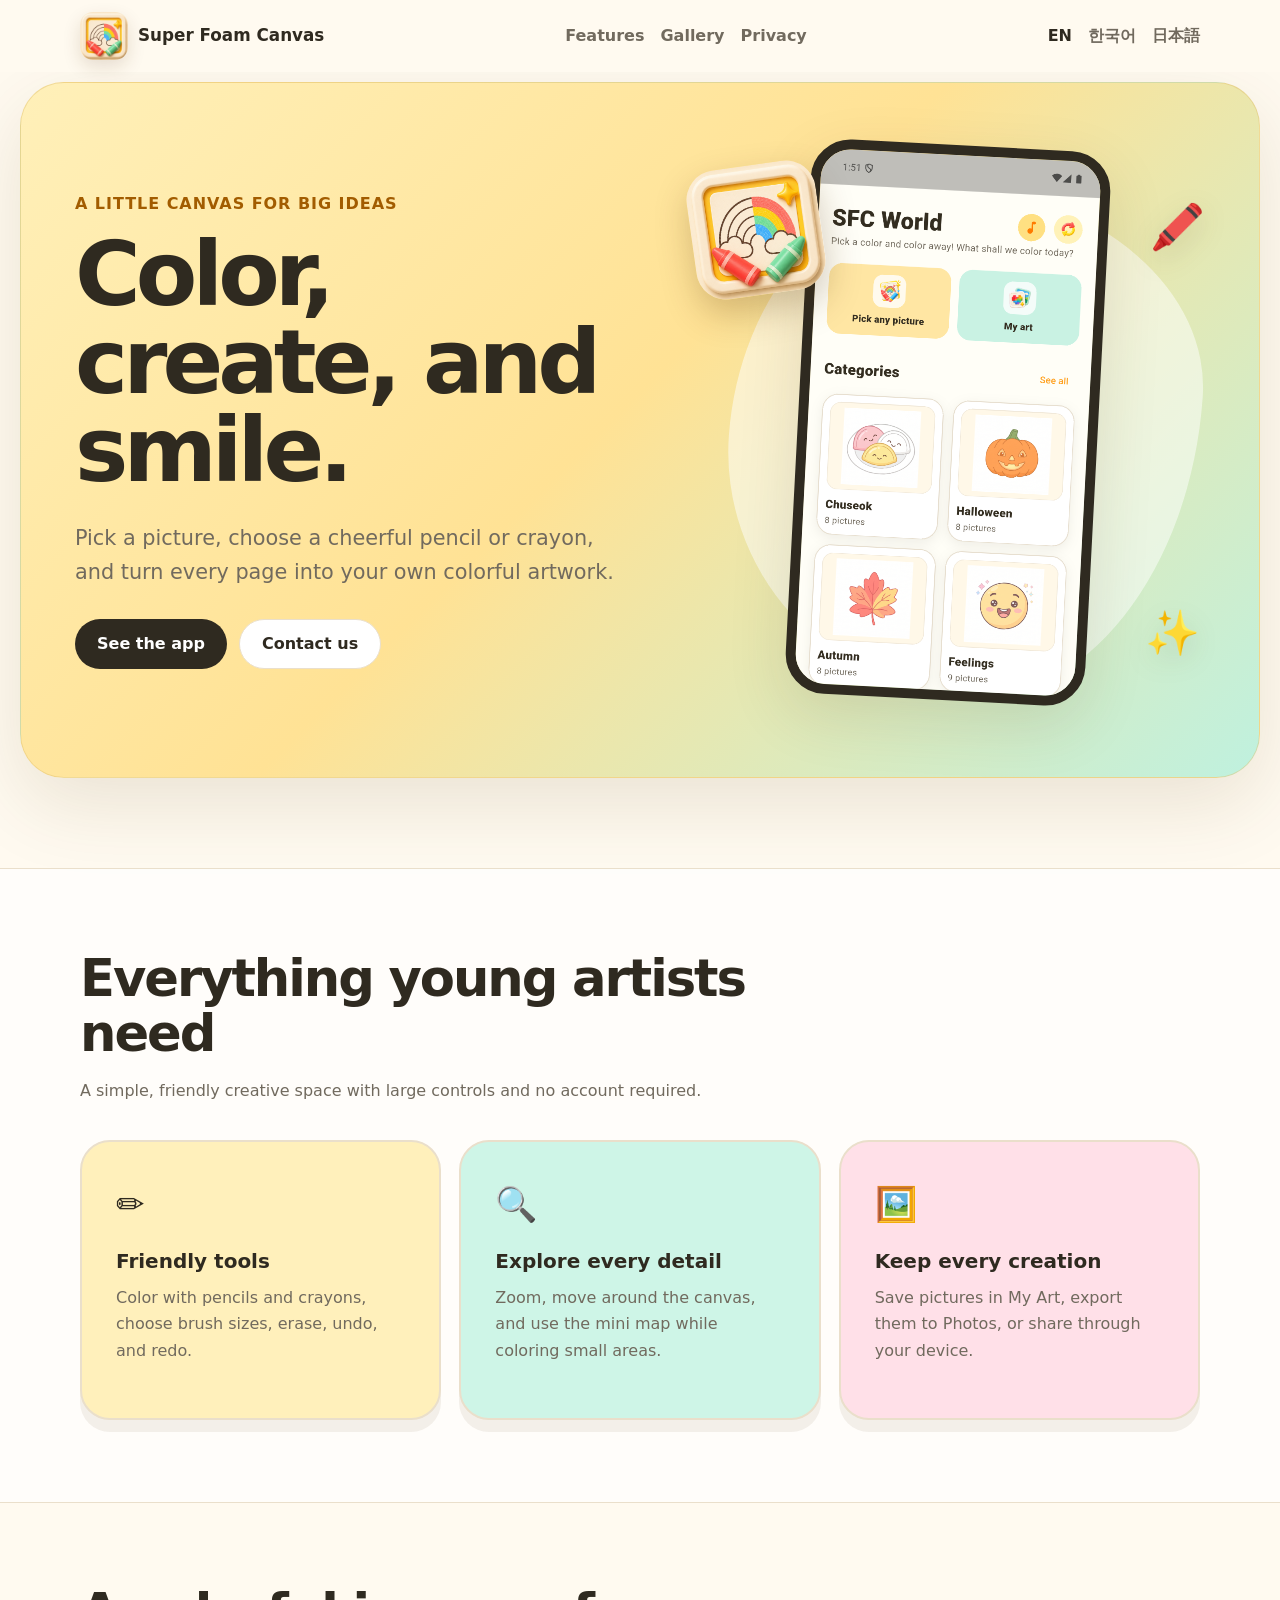
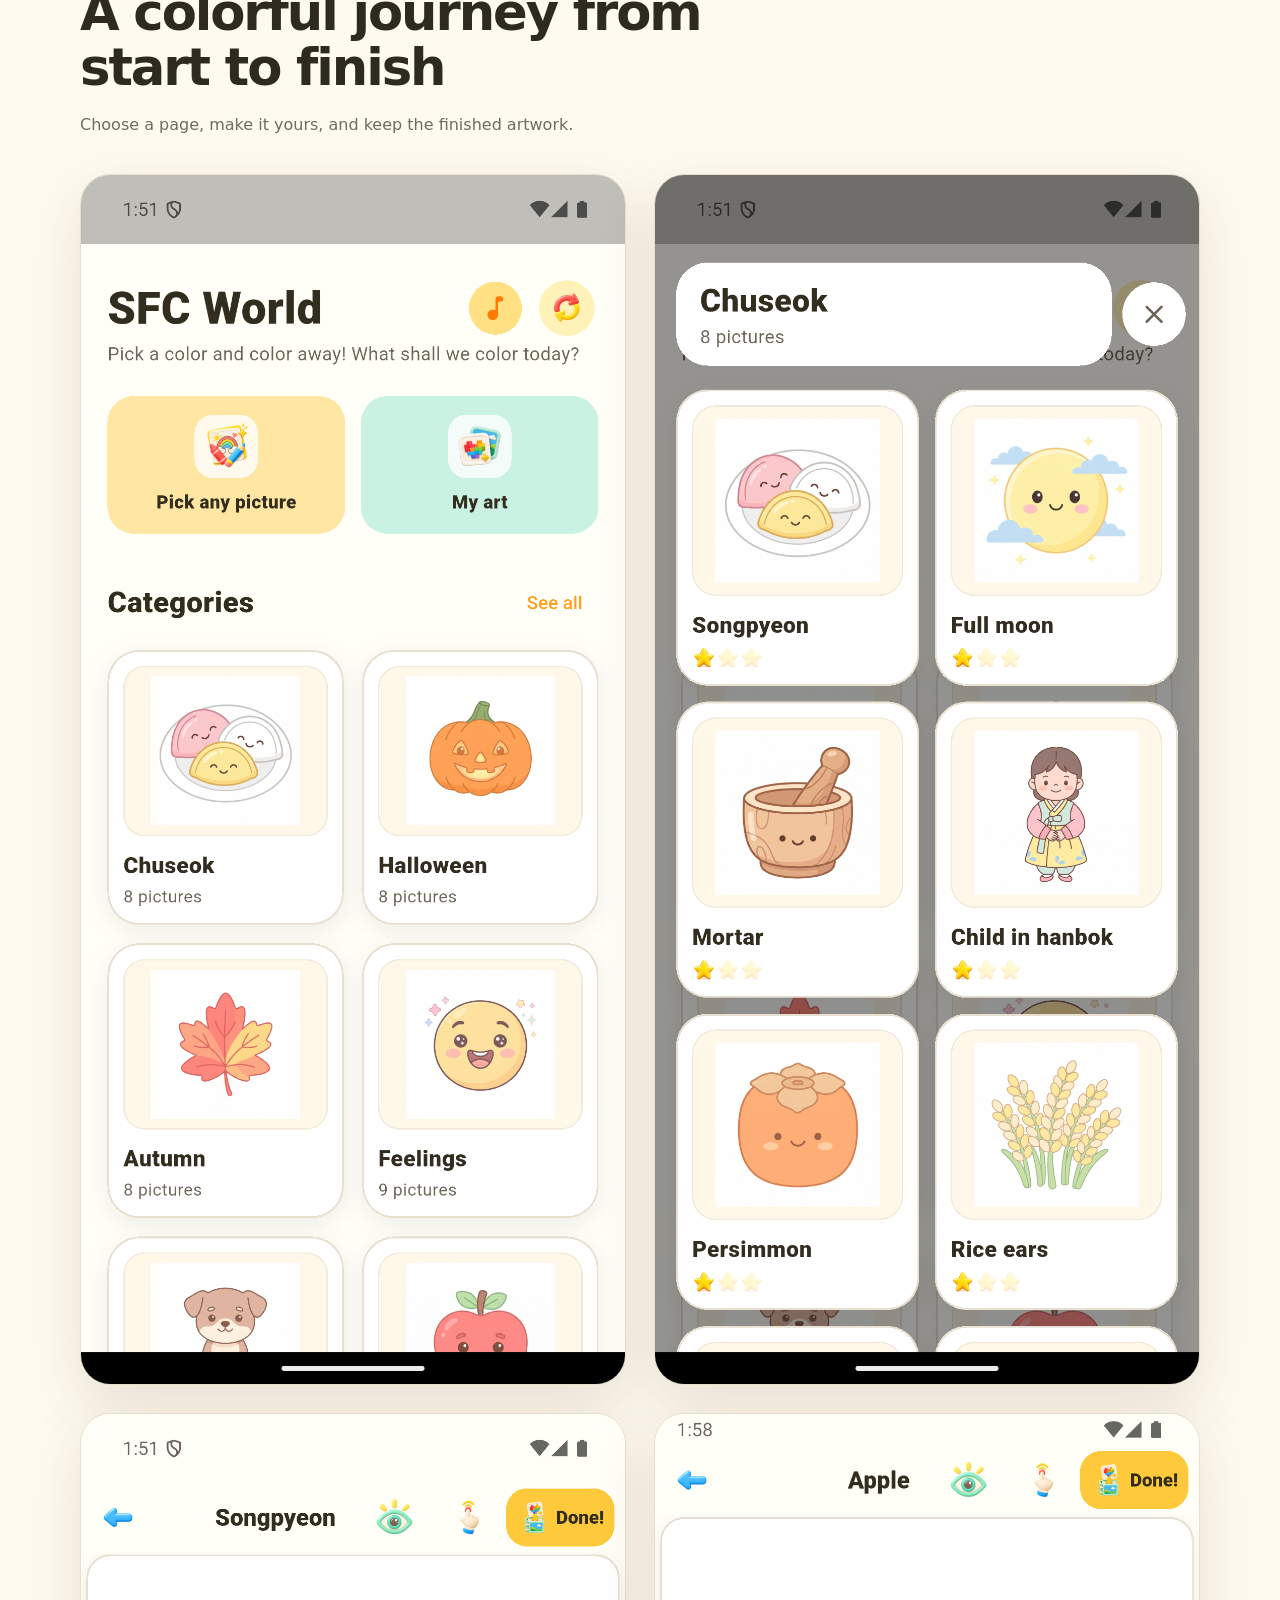
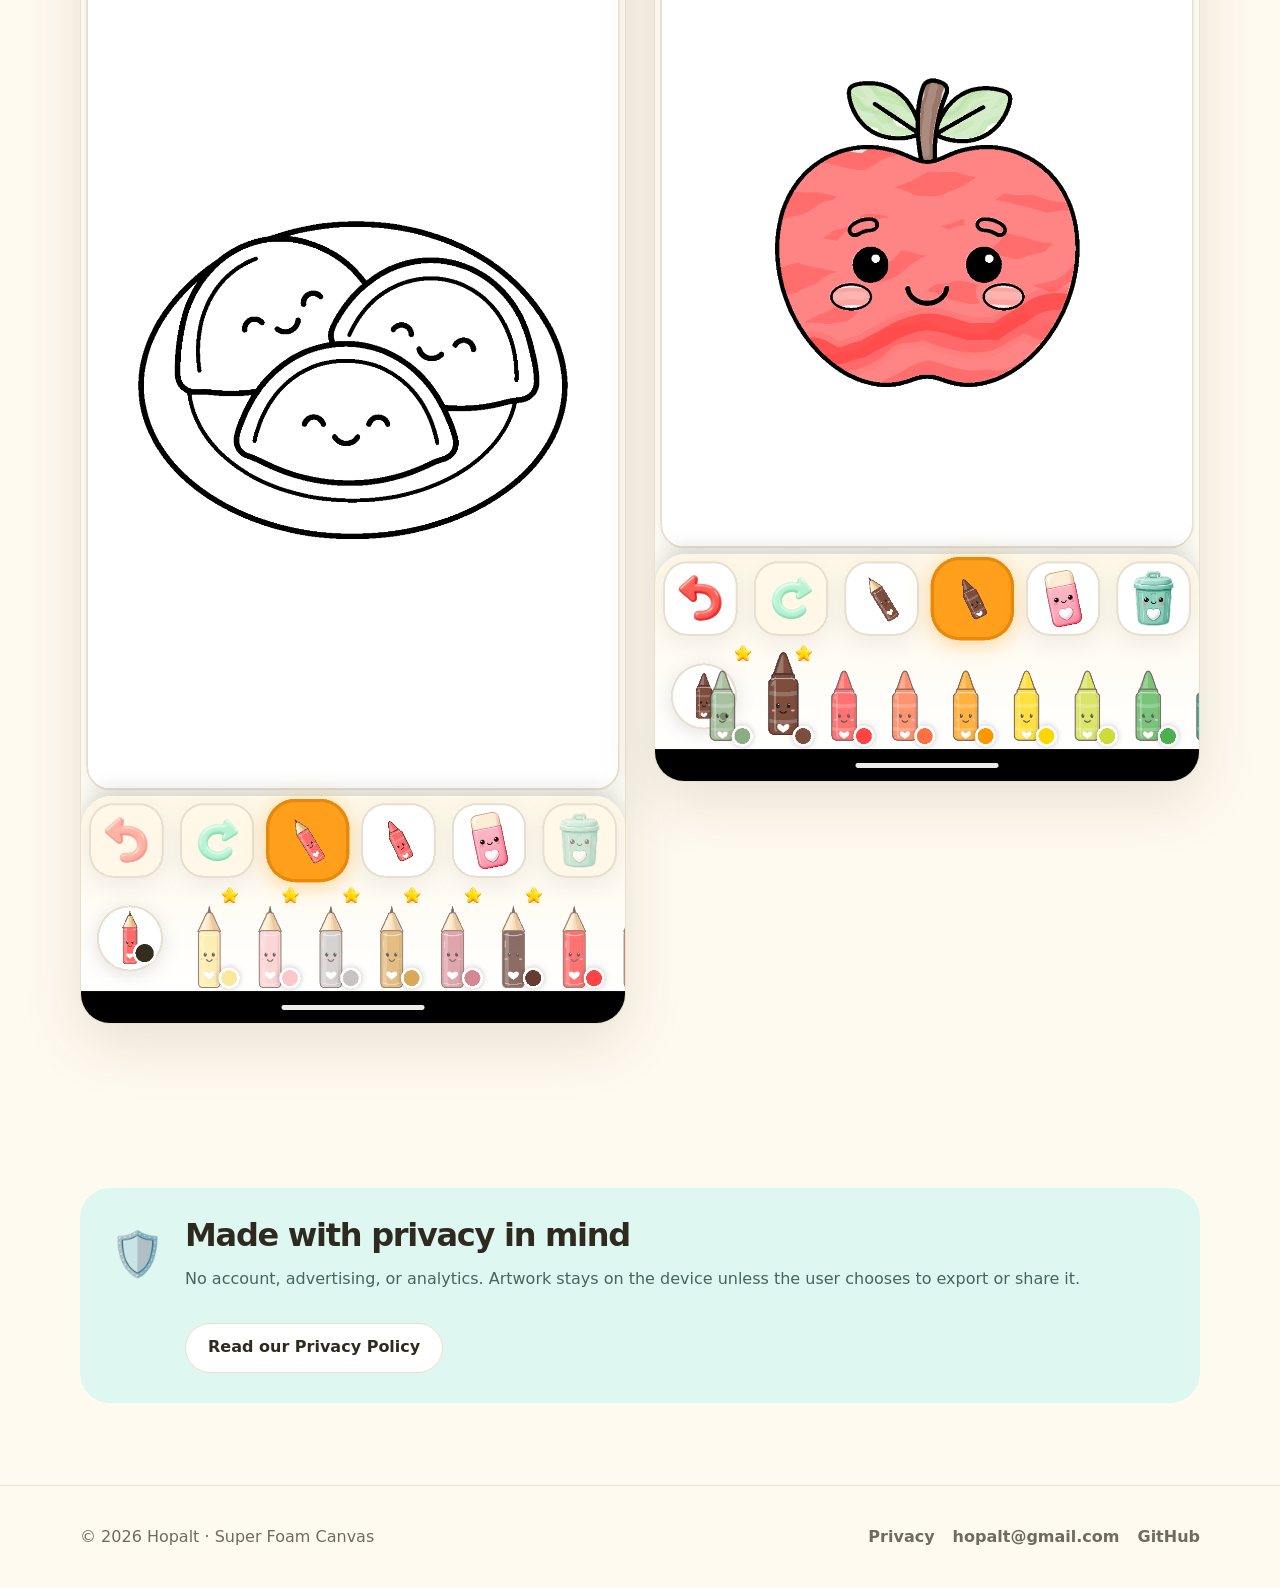
==== index.html @ a93d67e1 "다국어 홈페이지와 개인정보처리방침을 추가한다." ====
<!doctype html>
<html lang="en">
<head>
  <meta charset="utf-8"><meta name="viewport" content="width=device-width, initial-scale=1">
  <title>Super Foam Canvas — Color, create, and smile</title>
  <meta name="description" content="A cheerful coloring app for young artists with pencils, crayons, saving, and sharing.">
  <link rel="canonical" href="https://sfc.hopalt.com/"><link rel="stylesheet" href="assets/styles.css">
  <link rel="alternate" hreflang="en" href="https://sfc.hopalt.com/"><link rel="alternate" hreflang="ko" href="https://sfc.hopalt.com/ko/"><link rel="alternate" hreflang="ja" href="https://sfc.hopalt.com/ja/">
</head>
<body>
<header class="site-header"><nav class="nav wrap"><a class="brand" href="/"><img class="brand-mark" src="assets/app-icon.png" alt="">Super Foam Canvas</a><div class="nav-links"><a href="#features">Features</a><a href="#gallery">Gallery</a><a href="privacy/">Privacy</a></div><div class="languages"><a aria-current="page" href="/">EN</a><a href="ko/">한국어</a><a href="ja/">日本語</a></div></nav></header>
<main>
  <section class="hero"><div class="wrap hero-grid"><div><p class="eyebrow">A little canvas for big ideas</p><h1>Color, create, and smile.</h1><p class="lead">Pick a picture, choose a cheerful pencil or crayon, and turn every page into your own colorful artwork.</p><div class="actions"><a class="button" href="#gallery">See the app</a><a class="button secondary" href="mailto:hopalt@gmail.com">Contact us</a></div></div><div class="hero-art" aria-label="Super Foam Canvas app preview"><div class="blob"></div><img class="hero-app-icon" src="assets/app-icon.png" alt=""><span class="spark one">🖍️</span><span class="spark two">✨</span><img class="hero-phone" src="assets/en-01.webp" alt="Super Foam Canvas home screen"></div></div></section>
  <section class="section alt" id="features"><div class="wrap"><div class="section-head"><h2>Everything young artists need</h2><p>A simple, friendly creative space with large controls and no account required.</p></div><div class="cards"><article class="card"><div class="card-icon">✏️</div><h3>Friendly tools</h3><p>Color with pencils and crayons, choose brush sizes, erase, undo, and redo.</p></article><article class="card"><div class="card-icon">🔍</div><h3>Explore every detail</h3><p>Zoom, move around the canvas, and use the mini map while coloring small areas.</p></article><article class="card"><div class="card-icon">🖼️</div><h3>Keep every creation</h3><p>Save pictures in My Art, export them to Photos, or share through your device.</p></article></div></div></section>
  <section class="section" id="gallery"><div class="wrap"><div class="section-head"><h2>A colorful journey from start to finish</h2><p>Choose a page, make it yours, and keep the finished artwork.</p></div><div class="gallery"><img src="assets/en-01.webp" alt="Home screen"><img src="assets/en-02.webp" alt="Coloring page collection"><img src="assets/en-03.webp" alt="Coloring canvas"><img src="assets/en-04.webp" alt="Completed artwork"></div></div></section>
  <section class="section"><div class="wrap"><div class="safe-note"><div class="big">🛡️</div><div><h2>Made with privacy in mind</h2><p>No account, advertising, or analytics. Artwork stays on the device unless the user chooses to export or share it.</p><div class="actions"><a class="button secondary" href="privacy/">Read our Privacy Policy</a></div></div></div></div></section>
</main>
<footer class="footer"><div class="wrap footer-row"><span>© 2026 Hopalt · Super Foam Canvas</span><div class="footer-links"><a href="privacy/">Privacy</a><a href="mailto:hopalt@gmail.com">hopalt@gmail.com</a><a href="https://github.com/hopalt/superfoamcanvas">GitHub</a></div></div></footer>
</body></html>
---- assets/styles.css ----
:root {
  --ink: #2f2a20;
  --muted: #716a5e;
  --cream: #fffaf0;
  --paper: #ffffff;
  --yellow: #ffc928;
  --orange: #ff914d;
  --mint: #85d9c8;
  --pink: #ff9fbd;
  --line: #eadfcb;
  --shadow: 0 20px 60px rgba(74, 55, 25, 0.13);
}

* { box-sizing: border-box; }
html { scroll-behavior: smooth; }
body {
  margin: 0;
  color: var(--ink);
  background: var(--cream);
  font-family: Inter, ui-rounded, "SF Pro Rounded", "Noto Sans", "Noto Sans KR", "Noto Sans JP", system-ui, sans-serif;
  line-height: 1.65;
}
a { color: inherit; }
img { display: block; max-width: 100%; }
.wrap { width: min(1120px, calc(100% - 40px)); margin: 0 auto; }
.site-header { position: relative; z-index: 10; background: var(--cream); }
.nav { min-height: 72px; display: flex; align-items: center; justify-content: space-between; gap: 24px; }
.brand { display: inline-flex; align-items: center; gap: 10px; text-decoration: none; font-size: 1.05rem; font-weight: 900; }
.brand-mark { display: block; width: 48px; height: 48px; border-radius: 13px; box-shadow: 0 7px 18px rgba(85,53,12,.14); }
.nav-links, .languages { display: flex; align-items: center; gap: 16px; }
.nav-links a, .languages a { color: var(--muted); text-decoration: none; font-weight: 750; }
.nav-links a:hover, .languages a:hover, .languages a[aria-current="page"] { color: var(--ink); }
.hero {
  width: min(1240px, calc(100% - 40px));
  margin: 10px auto 90px;
  padding: 0;
  overflow: hidden;
  border: 1px solid rgba(225,191,110,.45);
  border-radius: 44px;
  background: linear-gradient(135deg,#fff0b9 0%,#ffe295 48%,#bff1df 100%);
  box-shadow: 0 26px 80px rgba(80,57,12,.12);
}
.hero-grid { width: 100%; display: grid; grid-template-columns: 1.04fr .96fr; align-items: center; gap: 60px; padding: 62px 54px; }
.eyebrow { margin: 0 0 14px; color: #a25c00; font-weight: 900; letter-spacing: .06em; text-transform: uppercase; }
h1 { margin: 0; max-width: 760px; font-size: clamp(3rem, 7vw, 6rem); line-height: .98; letter-spacing: -.055em; }
.lead { max-width: 640px; margin: 26px 0 0; color: var(--muted); font-size: clamp(1.08rem, 2vw, 1.3rem); }
.actions { display: flex; flex-wrap: wrap; gap: 12px; margin-top: 30px; }
.button { display: inline-flex; align-items: center; justify-content: center; min-height: 50px; padding: 0 22px; border-radius: 999px; background: var(--ink); color: #fff; text-decoration: none; font-weight: 900; }
.button.secondary { border: 1px solid var(--line); background: var(--paper); color: var(--ink); }
.hero-art { position: relative; min-height: 570px; }
.blob { position: absolute; inset: 42px 6px 18px 38px; border-radius: 45% 55% 46% 54% / 52% 38% 62% 48%; background: rgba(255,255,255,.5); transform: rotate(4deg); }
.hero-phone {
  position: absolute;
  left: 50%;
  top: 0;
  width: min(300px, 70%);
  height: 555px;
  object-fit: cover;
  object-position: top center;
  border: 10px solid var(--ink);
  border-radius: 40px;
  box-shadow: var(--shadow);
  transform: translateX(-50%) rotate(3deg);
}
.hero-app-icon { position: absolute; z-index: 3; left: 0; top: 20px; width: 130px; height: 130px; border-radius: 30px; box-shadow: 0 15px 34px rgba(85,53,12,.25); transform: rotate(-8deg); }
.spark { position: absolute; z-index: 3; font-size: 44px; filter: drop-shadow(0 9px 14px rgba(60, 44, 20, .15)); }
.spark.one { right: 0; top: 8%; }.spark.two { right: 1%; bottom: 8%; }
.section { padding: 82px 0; }
.section.alt { background: rgba(255,255,255,.68); border-block: 1px solid var(--line); }
.section-head { max-width: 700px; margin-bottom: 36px; }
h2 { margin: 0 0 14px; font-size: clamp(2rem, 4vw, 3.35rem); line-height: 1.08; letter-spacing: -.04em; }
.section-head p, .card p, .privacy p, .privacy li { color: var(--muted); }
.cards { display: grid; grid-template-columns: repeat(3, 1fr); gap: 18px; }
.card { min-height: 280px; padding: 34px; border: 2px solid var(--line); border-radius: 30px; background: var(--paper); box-shadow: 0 12px 0 rgba(95,72,32,.075); }
.card:nth-child(1) { background: #fff0bb; }.card:nth-child(2) { background: #cef5e7; }.card:nth-child(3) { background: #ffe0e8; }
.card-icon { font-size: 34px; }.card h3 { margin: 13px 0 7px; font-size: 1.25rem; }.card p { margin: 0; }
.gallery { display: grid; grid-template-columns: repeat(2, minmax(0, 1fr)); gap: 28px; align-items: start; }
.gallery img {
  width: 100%;
  border: 1px solid var(--line);
  border-radius: 30px;
  background: var(--paper);
  box-shadow: var(--shadow);
}
.safe-note { display: grid; grid-template-columns: auto 1fr; gap: 20px; align-items: start; padding: 30px; border-radius: 30px; background: #dff7f1; }
.safe-note .big { font-size: 44px; }.safe-note h2 { font-size: 2rem; }.safe-note p { margin: 8px 0 0; color: #46655e; }
.privacy { max-width: 820px; padding: 70px 0 100px; }
.privacy h1 { font-size: clamp(2.6rem, 7vw, 4.8rem); }.privacy h2 { margin-top: 50px; font-size: 1.55rem; letter-spacing: -.02em; }.privacy h3 { margin-top: 32px; }
.meta { color: var(--muted); font-weight: 700; }.notice { margin: 28px 0; padding: 22px; border-left: 5px solid var(--yellow); background: #fff4cc; border-radius: 0 18px 18px 0; }
.footer { padding: 38px 0; border-top: 1px solid var(--line); }
.footer-row { display: flex; justify-content: space-between; gap: 24px; flex-wrap: wrap; color: var(--muted); }
.footer-links { display: flex; flex-wrap: wrap; gap: 18px; }
.footer a { text-decoration: none; font-weight: 750; }
@media (max-width: 820px) {
  .nav-links { display: none; }
  .hero { margin-inline: 14px; width: calc(100% - 28px); }
  .hero-grid { grid-template-columns: 1fr; gap: 40px; }
  .hero-grid { padding: 46px 28px; }
  .hero-art { min-height: 530px; }
  .cards { grid-template-columns: 1fr; }
  .gallery { grid-template-columns: 1fr; max-width: 620px; margin-inline: auto; }
}
@media (max-width: 480px) {
  .wrap { width: min(100% - 26px, 1120px); }
  .nav { gap: 10px; }.languages { gap: 10px; font-size: .9rem; }
  .hero-art { min-height: 495px; }.hero-phone { width: 260px; height: 485px; }
  .hero-app-icon { width: 92px; height: 92px; border-radius: 22px; }
  .section { padding: 62px 0; }.gallery { gap: 20px; }.gallery img { border-radius: 20px; }
}
@media (prefers-reduced-motion: reduce) { html { scroll-behavior: auto; } }
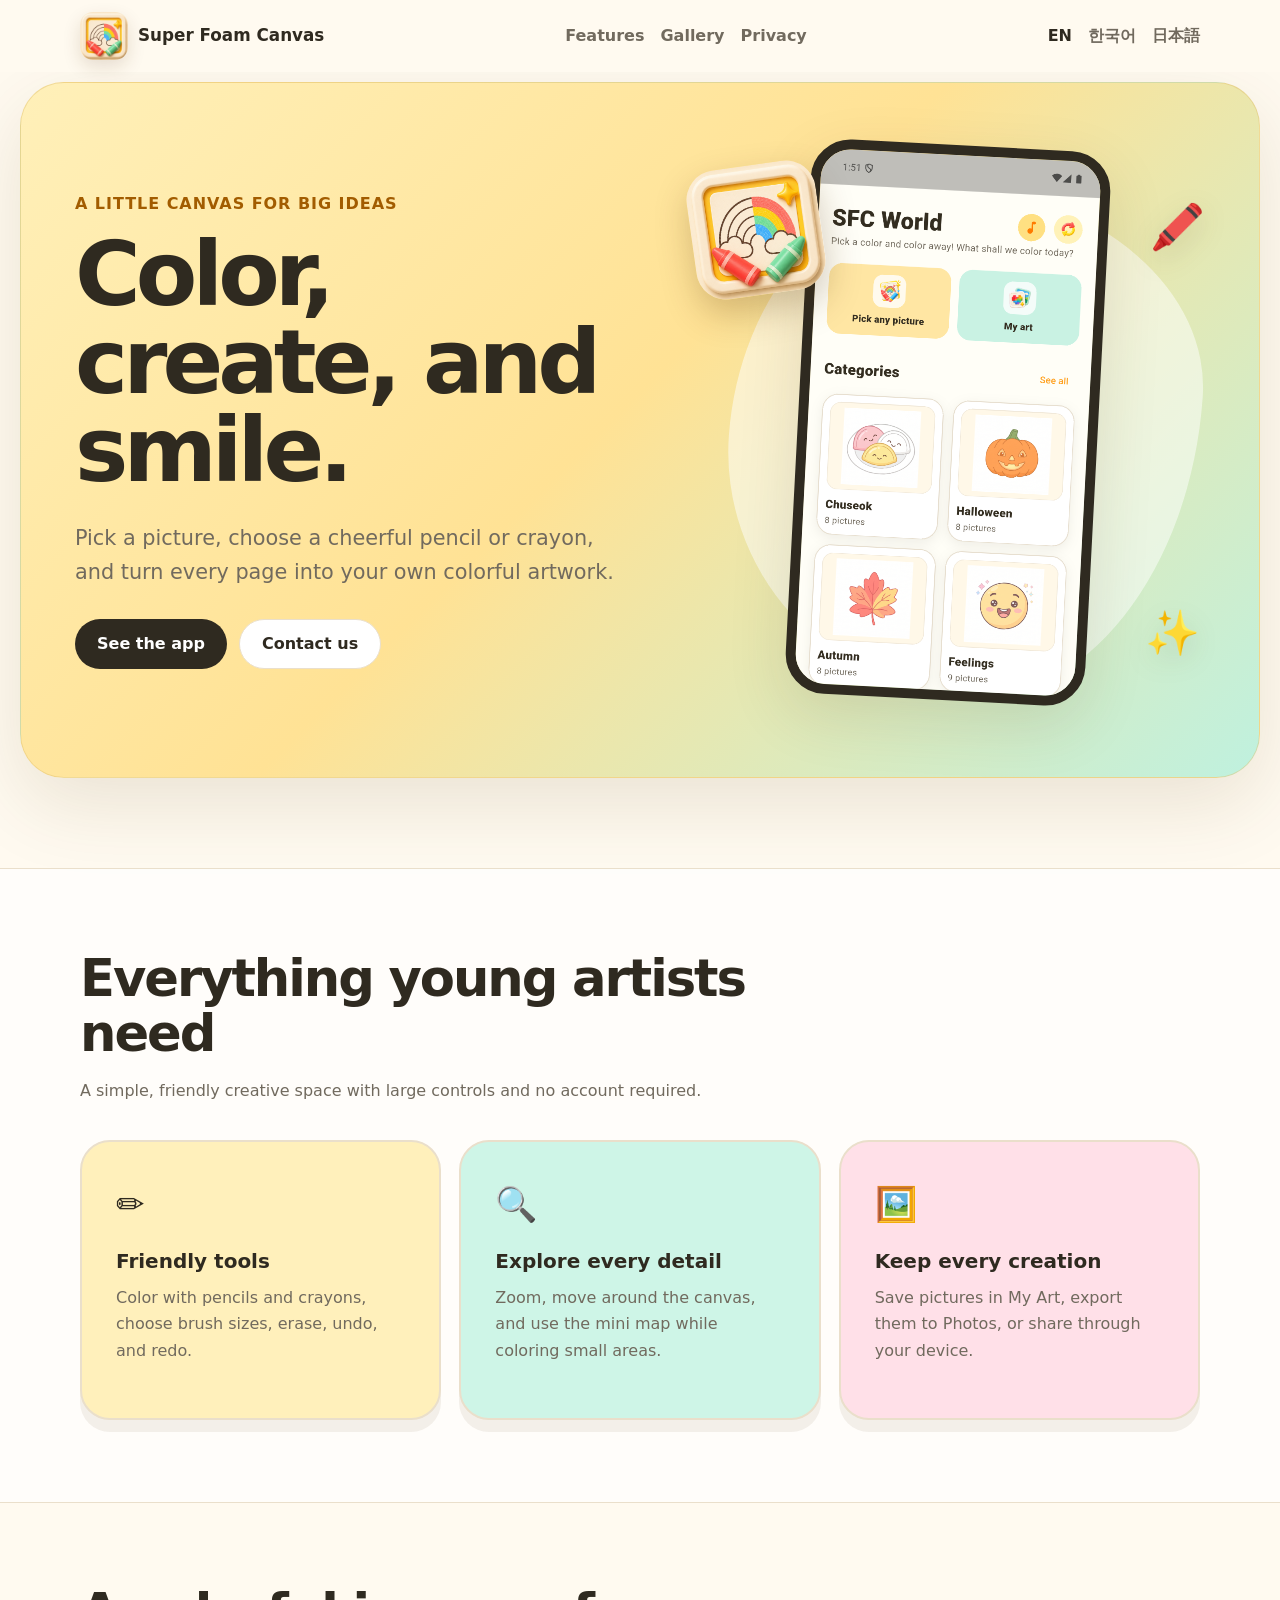
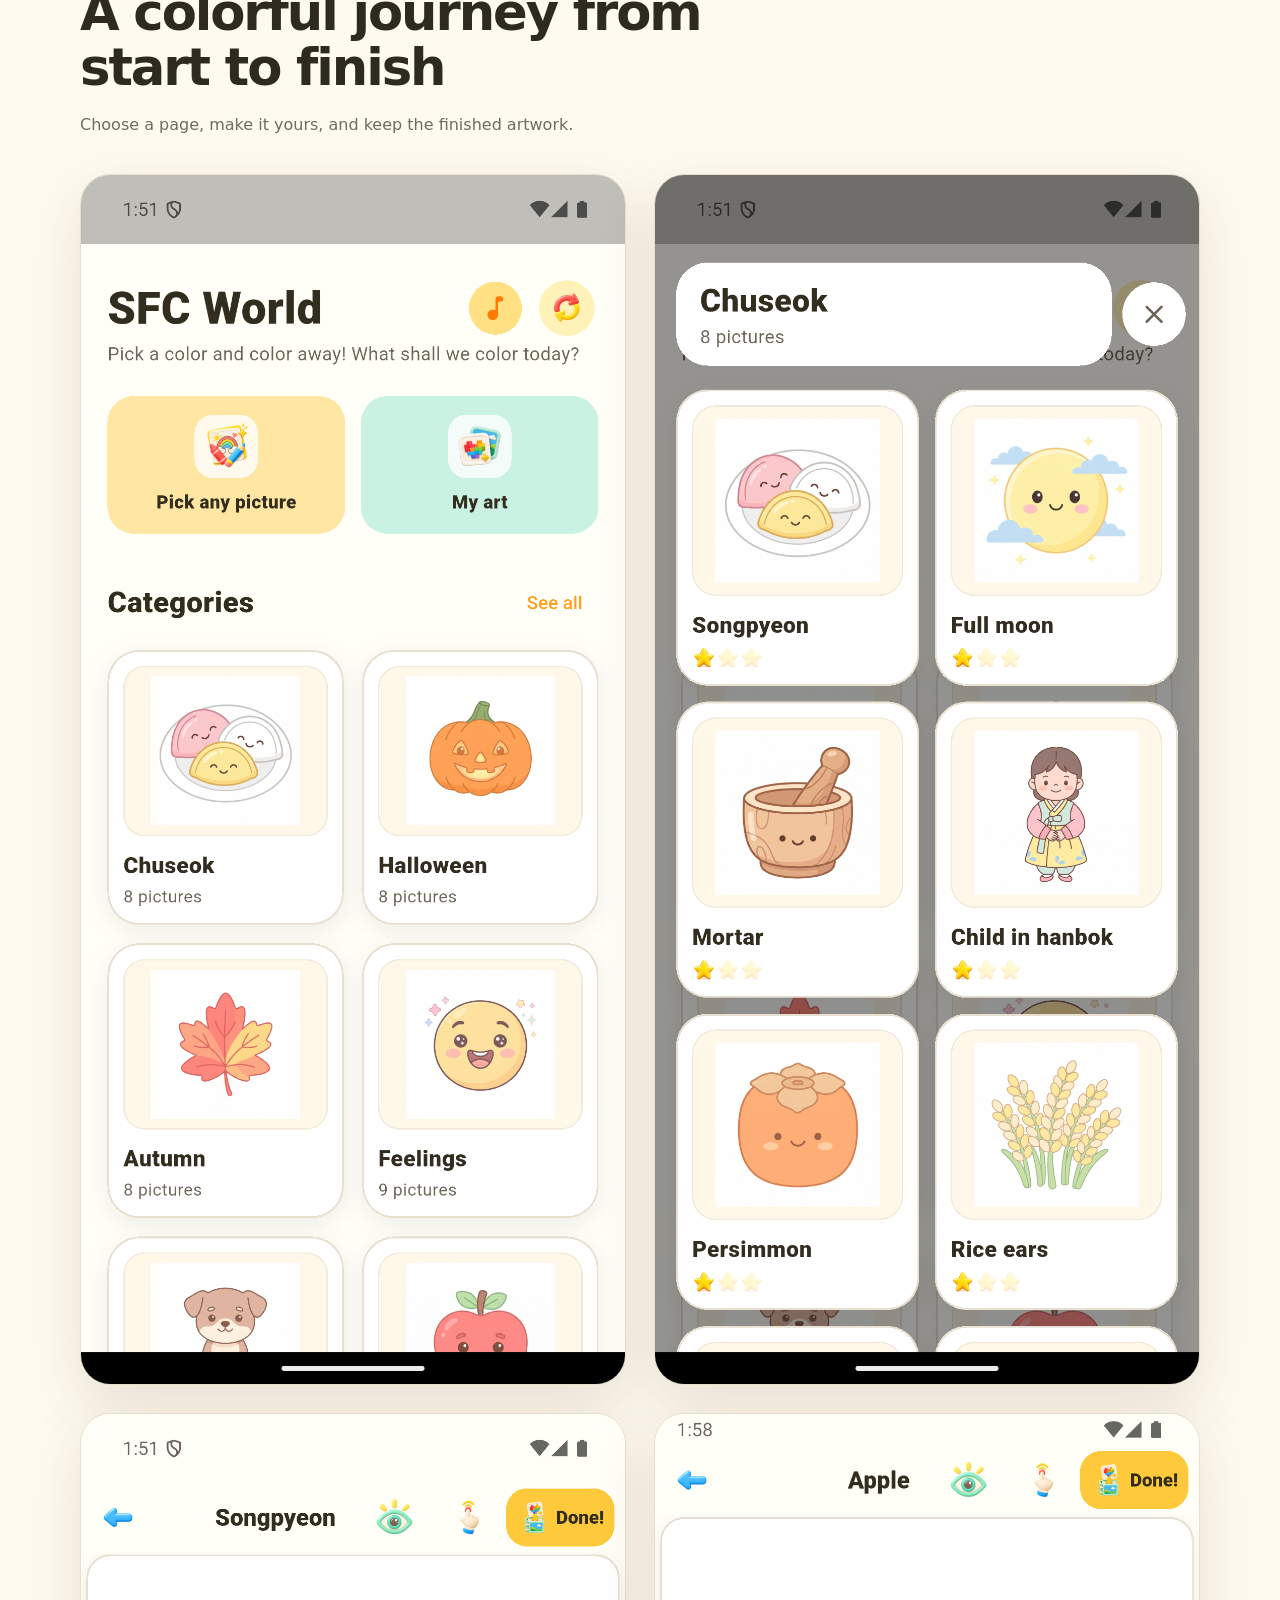
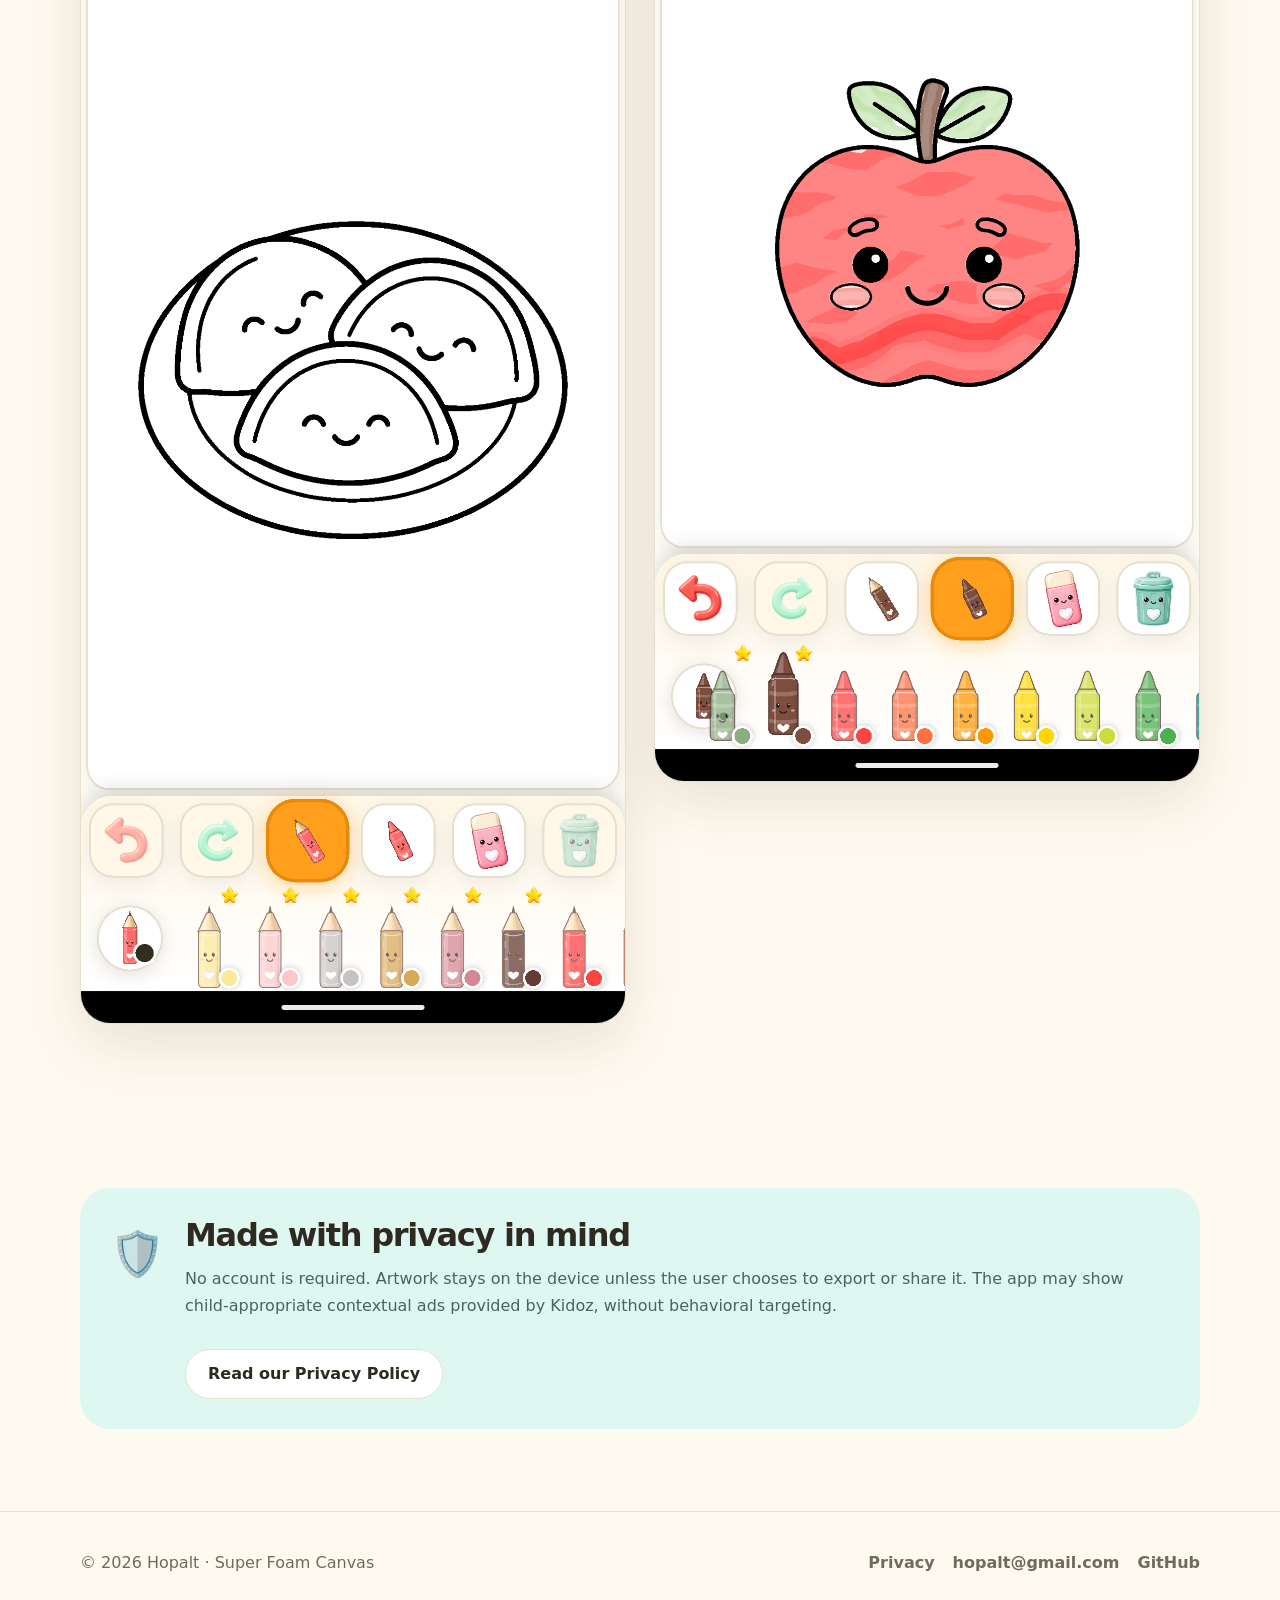
==== commit 468d4f33: "Kidoz 광고 개인정보 고지를 반영한다." ====
--- a/index.html
+++ b/index.html
@@ -13,7 +13,7 @@
   <section class="hero"><div class="wrap hero-grid"><div><p class="eyebrow">A little canvas for big ideas</p><h1>Color, create, and smile.</h1><p class="lead">Pick a picture, choose a cheerful pencil or crayon, and turn every page into your own colorful artwork.</p><div class="actions"><a class="button" href="#gallery">See the app</a><a class="button secondary" href="mailto:hopalt@gmail.com">Contact us</a></div></div><div class="hero-art" aria-label="Super Foam Canvas app preview"><div class="blob"></div><img class="hero-app-icon" src="assets/app-icon.png" alt=""><span class="spark one">🖍️</span><span class="spark two">✨</span><img class="hero-phone" src="assets/en-01.webp" alt="Super Foam Canvas home screen"></div></div></section>
   <section class="section alt" id="features"><div class="wrap"><div class="section-head"><h2>Everything young artists need</h2><p>A simple, friendly creative space with large controls and no account required.</p></div><div class="cards"><article class="card"><div class="card-icon">✏️</div><h3>Friendly tools</h3><p>Color with pencils and crayons, choose brush sizes, erase, undo, and redo.</p></article><article class="card"><div class="card-icon">🔍</div><h3>Explore every detail</h3><p>Zoom, move around the canvas, and use the mini map while coloring small areas.</p></article><article class="card"><div class="card-icon">🖼️</div><h3>Keep every creation</h3><p>Save pictures in My Art, export them to Photos, or share through your device.</p></article></div></div></section>
   <section class="section" id="gallery"><div class="wrap"><div class="section-head"><h2>A colorful journey from start to finish</h2><p>Choose a page, make it yours, and keep the finished artwork.</p></div><div class="gallery"><img src="assets/en-01.webp" alt="Home screen"><img src="assets/en-02.webp" alt="Coloring page collection"><img src="assets/en-03.webp" alt="Coloring canvas"><img src="assets/en-04.webp" alt="Completed artwork"></div></div></section>
-  <section class="section"><div class="wrap"><div class="safe-note"><div class="big">🛡️</div><div><h2>Made with privacy in mind</h2><p>No account, advertising, or analytics. Artwork stays on the device unless the user chooses to export or share it.</p><div class="actions"><a class="button secondary" href="privacy/">Read our Privacy Policy</a></div></div></div></div></section>
+  <section class="section"><div class="wrap"><div class="safe-note"><div class="big">🛡️</div><div><h2>Made with privacy in mind</h2><p>No account is required. Artwork stays on the device unless the user chooses to export or share it. The app may show child-appropriate contextual ads provided by Kidoz, without behavioral targeting.</p><div class="actions"><a class="button secondary" href="privacy/">Read our Privacy Policy</a></div></div></div></div></section>
 </main>
 <footer class="footer"><div class="wrap footer-row"><span>© 2026 Hopalt · Super Foam Canvas</span><div class="footer-links"><a href="privacy/">Privacy</a><a href="mailto:hopalt@gmail.com">hopalt@gmail.com</a><a href="https://github.com/hopalt/superfoamcanvas">GitHub</a></div></div></footer>
 </body></html>
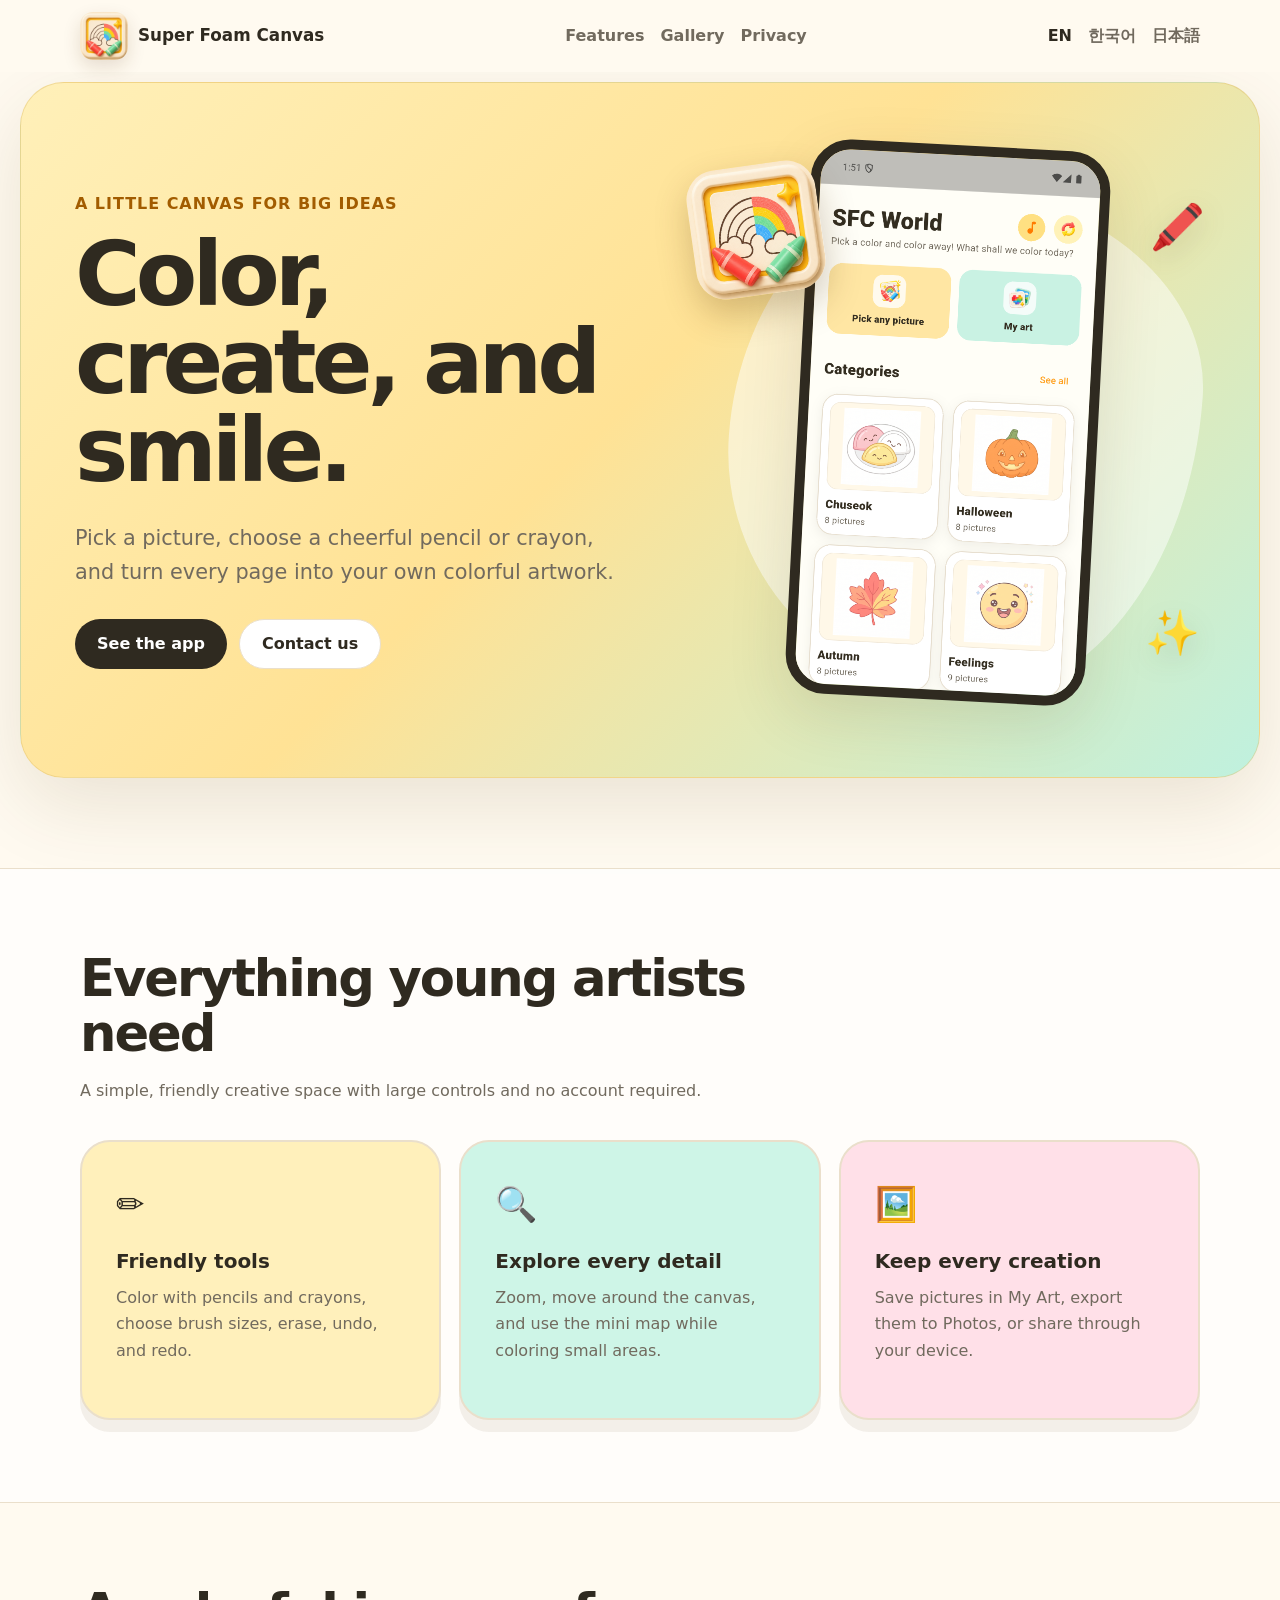
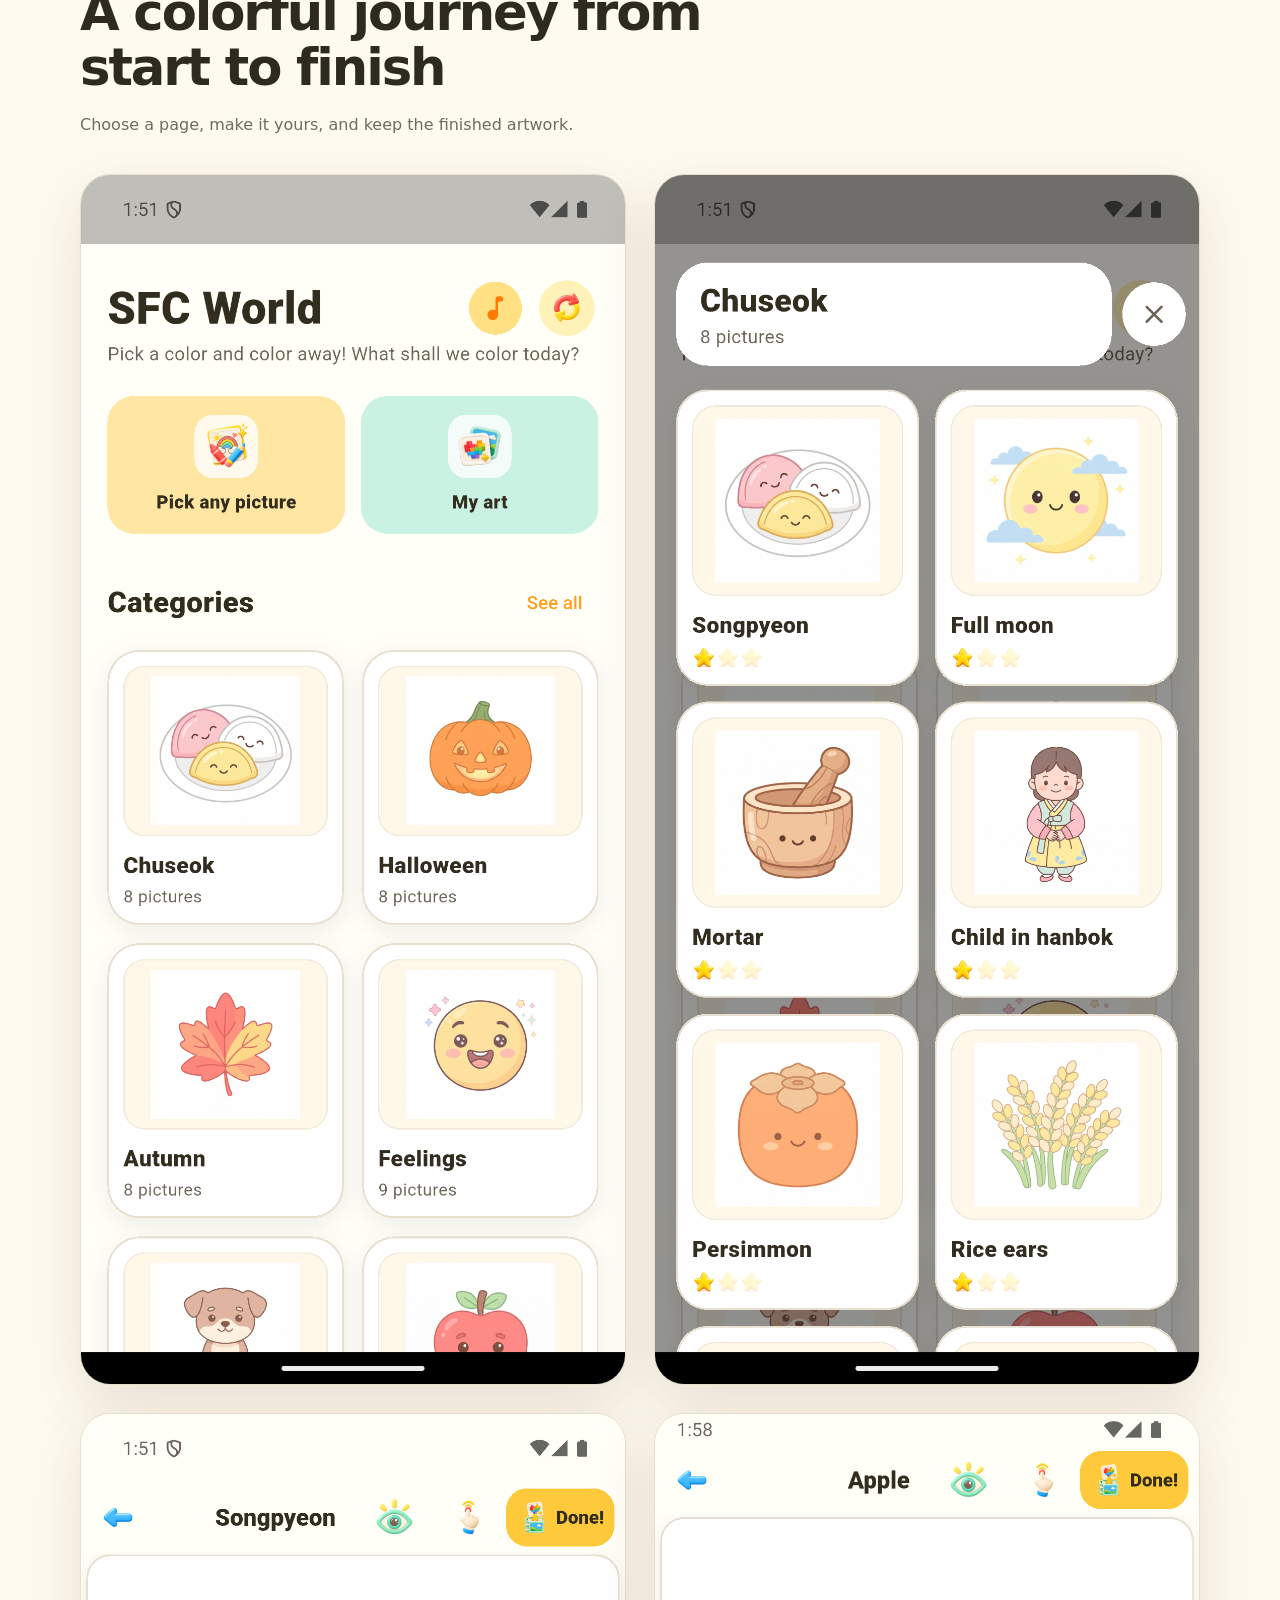
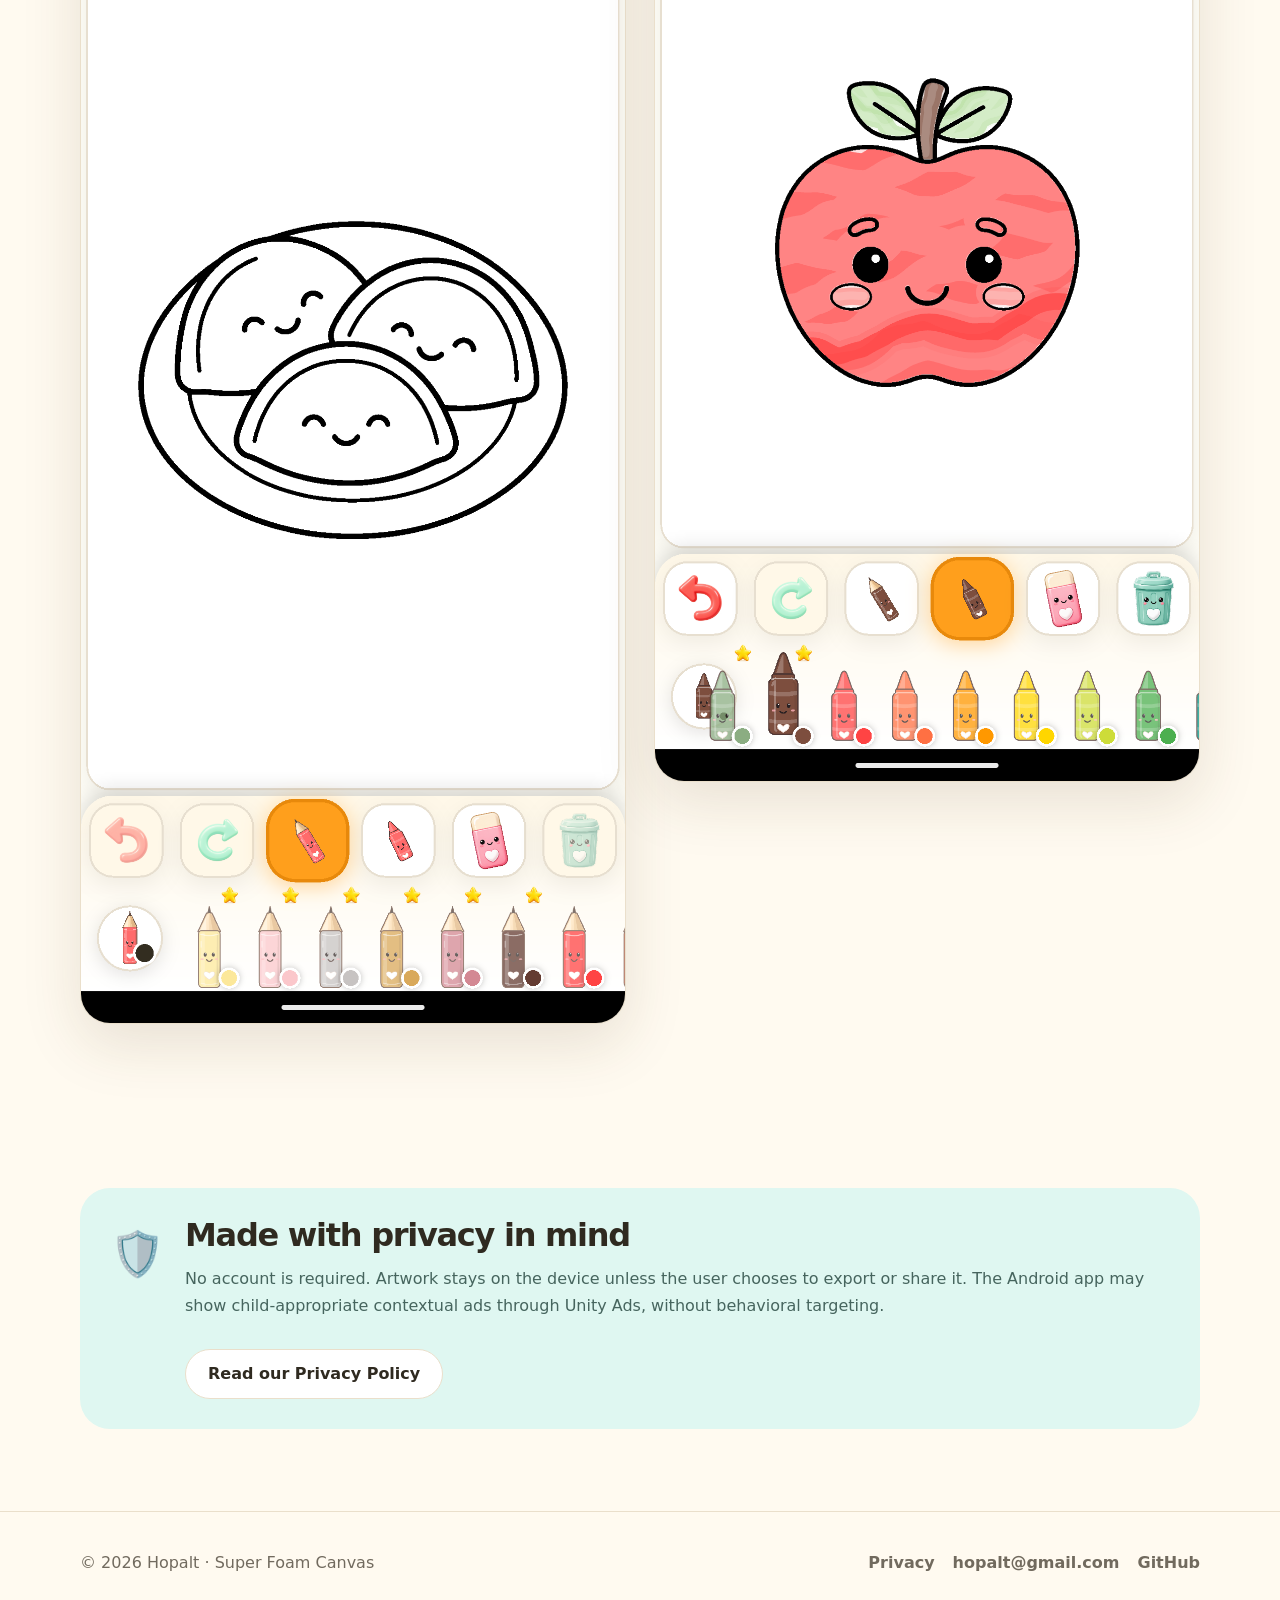
==== commit b4cc30bb: "Unity Ads 광고 고지와 app-ads.txt를 반영한다. Kidoz 문구를 Android 전용 Unity Ads(아동 대상, 문맥 광고, 광고 ID 미요청) 기준으로 바꾸고" ====
--- a/index.html
+++ b/index.html
@@ -5,6 +5,7 @@
   <title>Super Foam Canvas — Color, create, and smile</title>
   <meta name="description" content="A cheerful coloring app for young artists with pencils, crayons, saving, and sharing.">
   <link rel="canonical" href="https://sfc.hopalt.com/"><link rel="stylesheet" href="assets/styles.css">
+  <link rel="icon" type="image/png" sizes="32x32" href="assets/favicon-32.png"><link rel="icon" type="image/png" sizes="512x512" href="assets/icon-512.png"><link rel="apple-touch-icon" sizes="180x180" href="assets/apple-touch-icon.png">
   <link rel="alternate" hreflang="en" href="https://sfc.hopalt.com/"><link rel="alternate" hreflang="ko" href="https://sfc.hopalt.com/ko/"><link rel="alternate" hreflang="ja" href="https://sfc.hopalt.com/ja/">
 </head>
 <body>
@@ -13,7 +14,7 @@
   <section class="hero"><div class="wrap hero-grid"><div><p class="eyebrow">A little canvas for big ideas</p><h1>Color, create, and smile.</h1><p class="lead">Pick a picture, choose a cheerful pencil or crayon, and turn every page into your own colorful artwork.</p><div class="actions"><a class="button" href="#gallery">See the app</a><a class="button secondary" href="mailto:hopalt@gmail.com">Contact us</a></div></div><div class="hero-art" aria-label="Super Foam Canvas app preview"><div class="blob"></div><img class="hero-app-icon" src="assets/app-icon.png" alt=""><span class="spark one">🖍️</span><span class="spark two">✨</span><img class="hero-phone" src="assets/en-01.webp" alt="Super Foam Canvas home screen"></div></div></section>
   <section class="section alt" id="features"><div class="wrap"><div class="section-head"><h2>Everything young artists need</h2><p>A simple, friendly creative space with large controls and no account required.</p></div><div class="cards"><article class="card"><div class="card-icon">✏️</div><h3>Friendly tools</h3><p>Color with pencils and crayons, choose brush sizes, erase, undo, and redo.</p></article><article class="card"><div class="card-icon">🔍</div><h3>Explore every detail</h3><p>Zoom, move around the canvas, and use the mini map while coloring small areas.</p></article><article class="card"><div class="card-icon">🖼️</div><h3>Keep every creation</h3><p>Save pictures in My Art, export them to Photos, or share through your device.</p></article></div></div></section>
   <section class="section" id="gallery"><div class="wrap"><div class="section-head"><h2>A colorful journey from start to finish</h2><p>Choose a page, make it yours, and keep the finished artwork.</p></div><div class="gallery"><img src="assets/en-01.webp" alt="Home screen"><img src="assets/en-02.webp" alt="Coloring page collection"><img src="assets/en-03.webp" alt="Coloring canvas"><img src="assets/en-04.webp" alt="Completed artwork"></div></div></section>
-  <section class="section"><div class="wrap"><div class="safe-note"><div class="big">🛡️</div><div><h2>Made with privacy in mind</h2><p>No account is required. Artwork stays on the device unless the user chooses to export or share it. The app may show child-appropriate contextual ads provided by Kidoz, without behavioral targeting.</p><div class="actions"><a class="button secondary" href="privacy/">Read our Privacy Policy</a></div></div></div></div></section>
+  <section class="section"><div class="wrap"><div class="safe-note"><div class="big">🛡️</div><div><h2>Made with privacy in mind</h2><p>No account is required. Artwork stays on the device unless the user chooses to export or share it. The Android app may show child-appropriate contextual ads through Unity Ads, without behavioral targeting.</p><div class="actions"><a class="button secondary" href="privacy/">Read our Privacy Policy</a></div></div></div></div></section>
 </main>
 <footer class="footer"><div class="wrap footer-row"><span>© 2026 Hopalt · Super Foam Canvas</span><div class="footer-links"><a href="privacy/">Privacy</a><a href="mailto:hopalt@gmail.com">hopalt@gmail.com</a><a href="https://github.com/hopalt/superfoamcanvas">GitHub</a></div></div></footer>
 </body></html>
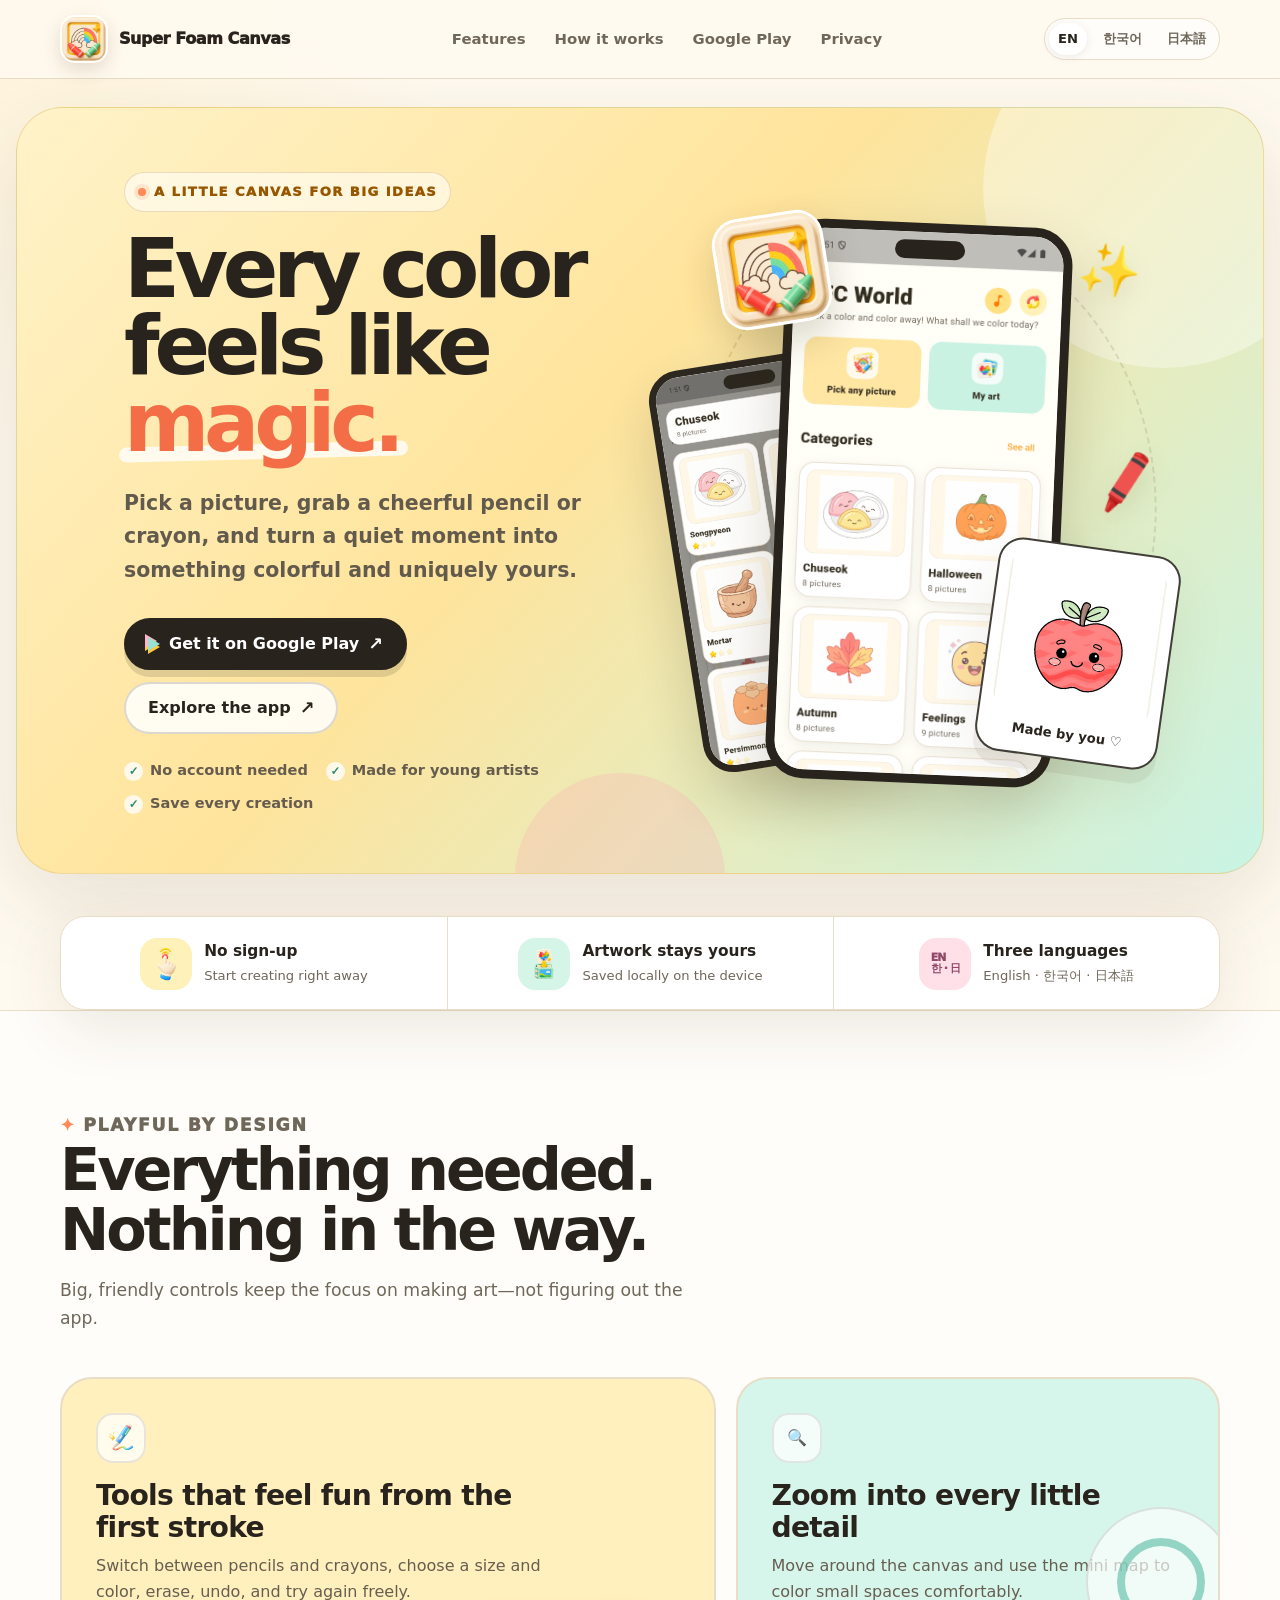
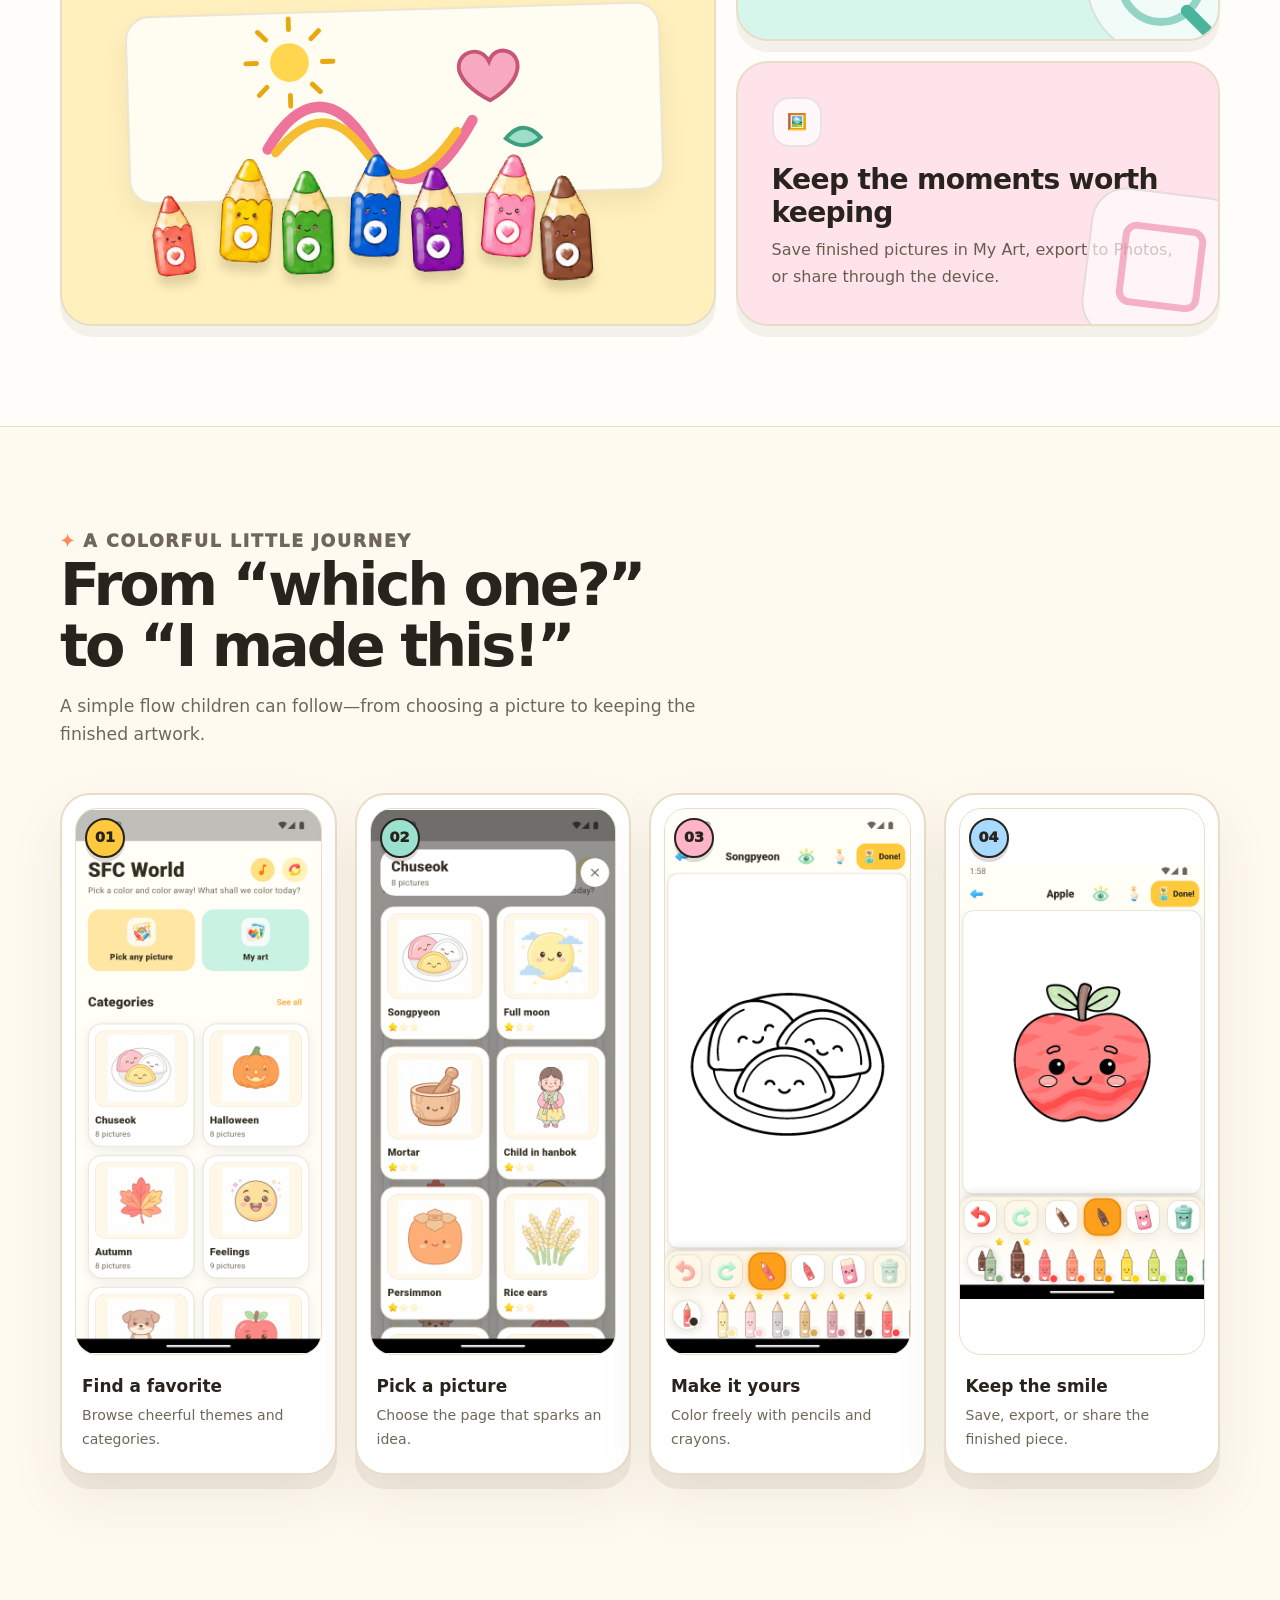
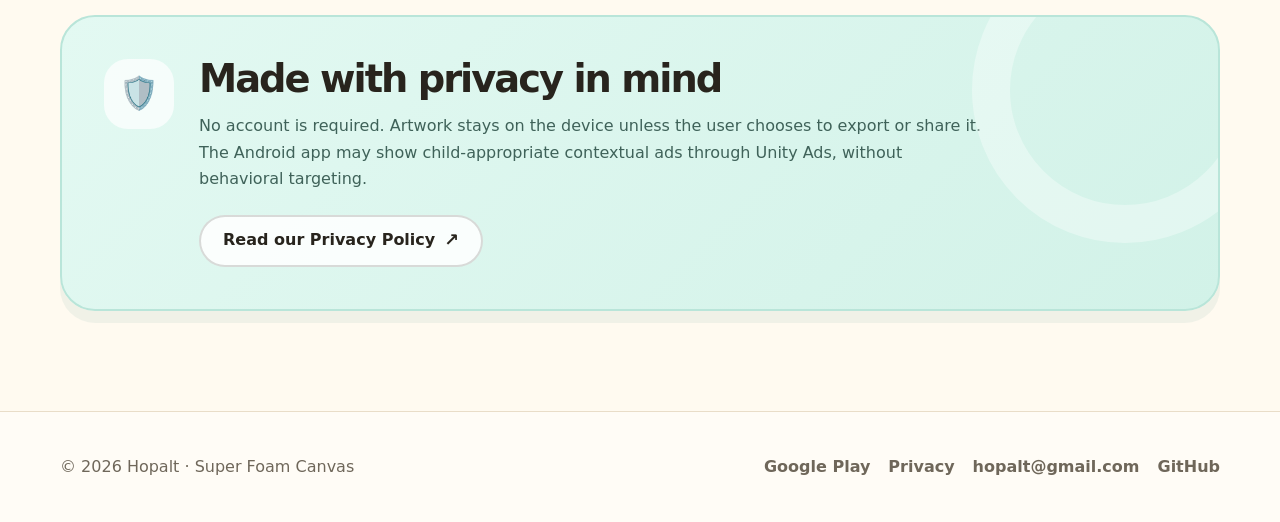
==== commit cbaba1f0: "홈페이지 색칠 장면과 화면 비율 보정을 반영한다. kongs-canvas homepage/의 6333b4f·f88abba·3629664 변경(색칠 장면, 화면 비율, 지우개 제거," ====
--- a/index.html
+++ b/index.html
@@ -1,20 +1,72 @@
 <!doctype html>
 <html lang="en">
 <head>
-  <meta charset="utf-8"><meta name="viewport" content="width=device-width, initial-scale=1">
+  <meta charset="utf-8">
+  <meta name="viewport" content="width=device-width, initial-scale=1">
+  <meta name="theme-color" content="#fffaf0">
   <title>Super Foam Canvas — Color, create, and smile</title>
   <meta name="description" content="A cheerful coloring app for young artists with pencils, crayons, saving, and sharing.">
-  <link rel="canonical" href="https://sfc.hopalt.com/"><link rel="stylesheet" href="assets/styles.css">
-  <link rel="icon" type="image/png" sizes="32x32" href="assets/favicon-32.png"><link rel="icon" type="image/png" sizes="512x512" href="assets/icon-512.png"><link rel="apple-touch-icon" sizes="180x180" href="assets/apple-touch-icon.png">
-  <link rel="alternate" hreflang="en" href="https://sfc.hopalt.com/"><link rel="alternate" hreflang="ko" href="https://sfc.hopalt.com/ko/"><link rel="alternate" hreflang="ja" href="https://sfc.hopalt.com/ja/">
+  <link rel="canonical" href="https://sfc.hopalt.com/">
+  <link rel="stylesheet" href="assets/styles.css">
+  <link rel="icon" type="image/png" sizes="32x32" href="assets/favicon-32.png">
+  <link rel="icon" type="image/png" sizes="512x512" href="assets/icon-512.png">
+  <link rel="apple-touch-icon" sizes="180x180" href="assets/apple-touch-icon.png">
+  <link rel="alternate" hreflang="en" href="https://sfc.hopalt.com/">
+  <link rel="alternate" hreflang="ko" href="https://sfc.hopalt.com/ko/">
+  <link rel="alternate" hreflang="ja" href="https://sfc.hopalt.com/ja/">
 </head>
 <body>
-<header class="site-header"><nav class="nav wrap"><a class="brand" href="/"><img class="brand-mark" src="assets/app-icon.png" alt="">Super Foam Canvas</a><div class="nav-links"><a href="#features">Features</a><a href="#gallery">Gallery</a><a href="privacy/">Privacy</a></div><div class="languages"><a aria-current="page" href="/">EN</a><a href="ko/">한국어</a><a href="ja/">日本語</a></div></nav></header>
+<header class="site-header">
+  <nav class="nav wrap" aria-label="Main navigation">
+    <a class="brand" href="/"><img class="brand-mark" src="assets/app-icon.png" alt="">Super Foam Canvas</a>
+    <div class="nav-links"><a href="#features">Features</a><a href="#journey">How it works</a><a href="https://play.google.com/store/apps/details?id=com.hopalt.coloring_book" target="_blank" rel="noopener noreferrer">Google Play</a><a href="privacy/">Privacy</a></div>
+    <div class="languages" aria-label="Language"><a aria-current="page" href="/">EN</a><a href="ko/">한국어</a><a href="ja/">日本語</a></div>
+  </nav>
+</header>
 <main>
-  <section class="hero"><div class="wrap hero-grid"><div><p class="eyebrow">A little canvas for big ideas</p><h1>Color, create, and smile.</h1><p class="lead">Pick a picture, choose a cheerful pencil or crayon, and turn every page into your own colorful artwork.</p><div class="actions"><a class="button" href="#gallery">See the app</a><a class="button secondary" href="mailto:hopalt@gmail.com">Contact us</a></div></div><div class="hero-art" aria-label="Super Foam Canvas app preview"><div class="blob"></div><img class="hero-app-icon" src="assets/app-icon.png" alt=""><span class="spark one">🖍️</span><span class="spark two">✨</span><img class="hero-phone" src="assets/en-01.webp" alt="Super Foam Canvas home screen"></div></div></section>
-  <section class="section alt" id="features"><div class="wrap"><div class="section-head"><h2>Everything young artists need</h2><p>A simple, friendly creative space with large controls and no account required.</p></div><div class="cards"><article class="card"><div class="card-icon">✏️</div><h3>Friendly tools</h3><p>Color with pencils and crayons, choose brush sizes, erase, undo, and redo.</p></article><article class="card"><div class="card-icon">🔍</div><h3>Explore every detail</h3><p>Zoom, move around the canvas, and use the mini map while coloring small areas.</p></article><article class="card"><div class="card-icon">🖼️</div><h3>Keep every creation</h3><p>Save pictures in My Art, export them to Photos, or share through your device.</p></article></div></div></section>
-  <section class="section" id="gallery"><div class="wrap"><div class="section-head"><h2>A colorful journey from start to finish</h2><p>Choose a page, make it yours, and keep the finished artwork.</p></div><div class="gallery"><img src="assets/en-01.webp" alt="Home screen"><img src="assets/en-02.webp" alt="Coloring page collection"><img src="assets/en-03.webp" alt="Coloring canvas"><img src="assets/en-04.webp" alt="Completed artwork"></div></div></section>
-  <section class="section"><div class="wrap"><div class="safe-note"><div class="big">🛡️</div><div><h2>Made with privacy in mind</h2><p>No account is required. Artwork stays on the device unless the user chooses to export or share it. The Android app may show child-appropriate contextual ads through Unity Ads, without behavioral targeting.</p><div class="actions"><a class="button secondary" href="privacy/">Read our Privacy Policy</a></div></div></div></div></section>
+  <section class="hero">
+    <div class="hero-shell"><div class="wrap hero-grid">
+      <div class="hero-copy">
+        <p class="eyebrow eyebrow-pill">A little canvas for big ideas</p>
+        <h1>Every color<br>feels like <span class="accent">magic.</span></h1>
+        <p class="lead">Pick a picture, grab a cheerful pencil or crayon, and turn a quiet moment into something colorful and uniquely yours.</p>
+        <div class="actions"><a class="button store-button" href="https://play.google.com/store/apps/details?id=com.hopalt.coloring_book" target="_blank" rel="noopener noreferrer">Get it on Google Play</a><a class="button secondary" href="#journey">Explore the app</a></div>
+        <ul class="hero-note"><li>No account needed</li><li>Made for young artists</li><li>Save every creation</li></ul>
+      </div>
+      <div class="hero-art" aria-label="Super Foam Canvas app preview">
+        <div class="art-orbit"></div>
+        <div class="phone phone-side"><img src="assets/en-02.webp" alt="Coloring page collection"></div>
+        <div class="phone phone-main"><img src="assets/en-01.webp" alt="Super Foam Canvas home screen"></div>
+        <div class="completion-card"><img src="assets/en-04.webp" alt="Completed apple artwork"><span>Made by you ♡</span></div>
+        <div class="floating-icon app"><img src="assets/app-icon.png" alt=""></div>
+        <span class="doodle star" aria-hidden="true">✨</span><span class="doodle crayon" aria-hidden="true">🖍️</span>
+      </div>
+    </div></div>
+  </section>
+  <div class="trust-strip wrap" aria-label="App highlights"><div class="trust-list">
+    <div class="trust-item"><span class="trust-icon"><img src="assets/tools/start.png" alt=""></span><div><strong>No sign-up</strong><span>Start creating right away</span></div></div>
+    <div class="trust-item"><span class="trust-icon"><img src="assets/tools/save.png" alt=""></span><div><strong>Artwork stays yours</strong><span>Saved locally on the device</span></div></div>
+    <div class="trust-item"><span class="trust-icon trust-language" aria-hidden="true">EN<br>한 · 日</span><div><strong>Three languages</strong><span>English · 한국어 · 日本語</span></div></div>
+  </div></div>
+  <section class="section section-tint" id="features"><div class="wrap">
+    <div class="section-head"><p class="section-kicker">Playful by design</p><h2>Everything needed.<br>Nothing in the way.</h2><p>Big, friendly controls keep the focus on making art—not figuring out the app.</p></div>
+    <div class="bento">
+      <article class="feature-card large"><div class="feature-icon"><img src="assets/tools/stylus.png" alt=""></div><h3>Tools that feel fun from the first stroke</h3><p>Switch between pencils and crayons, choose a size and color, erase, undo, and try again freely.</p><div class="tool-scene" aria-hidden="true"><div class="tool-paper"><svg class="tool-doodle" viewBox="0 0 360 190"><path d="M48 139 C82 84 120 82 151 137 S218 186 260 115" fill="none" stroke="#ef749b" stroke-width="11" stroke-linecap="round"/><path d="M56 143 C91 103 120 103 148 143 S208 176 244 126" fill="none" stroke="#f7bd31" stroke-width="9" stroke-linecap="round"/><path d="M279 55 c-9-20-38-9-30 12 7 17 30 28 30 28s25-12 29-31c4-20-22-28-29-9Z" fill="#f7a9c0" stroke="#c75578" stroke-width="4"/><circle cx="73" cy="50" r="20" fill="#ffd64d"/><path d="M73 16v-11M73 95v-11M39 50H28M118 50h-11M49 26l-8-8M104 81l-8-8M49 75l-8 8M104 18l-8 8" stroke="#e7a710" stroke-width="5" stroke-linecap="round"/><path d="M294 135q18-21 36 0q-17 15-36 0Z" fill="#9cdec8" stroke="#3c9e7d" stroke-width="4"/></svg></div><div class="tool-parade"><img class="tool-pencil" src="assets/tools/pencil-coral.png" alt=""><img class="tool-pencil" src="assets/tools/pencil-yellow.png" alt=""><img class="tool-pencil" src="assets/tools/pencil-green.png" alt=""><img class="tool-pencil" src="assets/tools/pencil-blue.png" alt=""><img class="tool-pencil" src="assets/tools/pencil-purple.png" alt=""><img class="tool-pencil" src="assets/tools/pencil-pink.png" alt=""><img class="tool-pencil" src="assets/tools/pencil-brown.png" alt=""></div></div></article>
+      <article class="feature-card mint"><div class="feature-icon">🔍</div><h3>Zoom into every little detail</h3><p>Move around the canvas and use the mini map to color small spaces comfortably.</p><div class="mini-feature-art zoom" aria-hidden="true"></div></article>
+      <article class="feature-card pink"><div class="feature-icon">🖼️</div><h3>Keep the moments worth keeping</h3><p>Save finished pictures in My Art, export to Photos, or share through the device.</p><div class="mini-feature-art save" aria-hidden="true"></div></article>
+    </div>
+  </div></section>
+  <section class="section" id="journey"><div class="wrap">
+    <div class="section-head"><p class="section-kicker">A colorful little journey</p><h2>From “which one?”<br>to “I made this!”</h2><p>A simple flow children can follow—from choosing a picture to keeping the finished artwork.</p></div>
+    <div class="journey">
+      <article class="step-card"><span class="step-number">01</span><div class="screen-frame"><img src="assets/en-01.webp" alt="Home screen"></div><h3>Find a favorite</h3><p>Browse cheerful themes and categories.</p></article>
+      <article class="step-card"><span class="step-number">02</span><div class="screen-frame"><img src="assets/en-02.webp" alt="Coloring page collection"></div><h3>Pick a picture</h3><p>Choose the page that sparks an idea.</p></article>
+      <article class="step-card"><span class="step-number">03</span><div class="screen-frame"><img src="assets/en-03.webp" alt="Coloring canvas"></div><h3>Make it yours</h3><p>Color freely with pencils and crayons.</p></article>
+      <article class="step-card"><span class="step-number">04</span><div class="screen-frame"><img src="assets/en-04.webp" alt="Completed artwork"></div><h3>Keep the smile</h3><p>Save, export, or share the finished piece.</p></article>
+    </div>
+  </div></section>
+  <section class="section privacy-section"><div class="wrap"><div class="safe-note"><div class="big">🛡️</div><div><h2>Made with privacy in mind</h2><p>No account is required. Artwork stays on the device unless the user chooses to export or share it. The Android app may show child-appropriate contextual ads through Unity Ads, without behavioral targeting.</p><div class="actions"><a class="button secondary" href="privacy/">Read our Privacy Policy</a></div></div></div></div></section>
 </main>
-<footer class="footer"><div class="wrap footer-row"><span>© 2026 Hopalt · Super Foam Canvas</span><div class="footer-links"><a href="privacy/">Privacy</a><a href="mailto:hopalt@gmail.com">hopalt@gmail.com</a><a href="https://github.com/hopalt/superfoamcanvas">GitHub</a></div></div></footer>
-</body></html>
+<footer class="footer"><div class="wrap footer-row"><span>© 2026 Hopalt · Super Foam Canvas</span><div class="footer-links"><a href="https://play.google.com/store/apps/details?id=com.hopalt.coloring_book" target="_blank" rel="noopener noreferrer">Google Play</a><a href="privacy/">Privacy</a><a href="mailto:hopalt@gmail.com">hopalt@gmail.com</a><a href="https://github.com/hopalt/superfoamcanvas">GitHub</a></div></div></footer>
+</body>
+</html>
--- a/assets/styles.css
+++ b/assets/styles.css
@@ -1,110 +1,250 @@
 :root {
-  --ink: #2f2a20;
-  --muted: #716a5e;
+  --ink: #28241d;
+  --muted: #6f675a;
   --cream: #fffaf0;
   --paper: #ffffff;
-  --yellow: #ffc928;
-  --orange: #ff914d;
-  --mint: #85d9c8;
-  --pink: #ff9fbd;
-  --line: #eadfcb;
-  --shadow: 0 20px 60px rgba(74, 55, 25, 0.13);
-}
-
+  --yellow: #ffc83d;
+  --orange: #ff8a55;
+  --mint: #9be1cf;
+  --mint-deep: #4ab49c;
+  --pink: #ffb4c9;
+  --blue: #a8d9ff;
+  --line: #e9ddc8;
+  --shadow-soft: 0 18px 60px rgba(69, 51, 20, .1);
+  --shadow-card: 0 14px 0 rgba(70, 53, 24, .07), 0 24px 56px rgba(70, 53, 24, .08);
+}
 * { box-sizing: border-box; }
-html { scroll-behavior: smooth; }
+html { scroll-behavior: smooth; scroll-padding-top: 92px; }
 body {
   margin: 0;
   color: var(--ink);
-  background: var(--cream);
-  font-family: Inter, ui-rounded, "SF Pro Rounded", "Noto Sans", "Noto Sans KR", "Noto Sans JP", system-ui, sans-serif;
+  background: radial-gradient(circle at 0 0, rgba(255, 205, 72, .13), transparent 28rem), var(--cream);
+  font-family: ui-rounded, "SF Pro Rounded", "Nunito", "Noto Sans KR", "Noto Sans JP", Inter, system-ui, sans-serif;
   line-height: 1.65;
+  -webkit-font-smoothing: antialiased;
 }
 a { color: inherit; }
 img { display: block; max-width: 100%; }
-.wrap { width: min(1120px, calc(100% - 40px)); margin: 0 auto; }
-.site-header { position: relative; z-index: 10; background: var(--cream); }
-.nav { min-height: 72px; display: flex; align-items: center; justify-content: space-between; gap: 24px; }
-.brand { display: inline-flex; align-items: center; gap: 10px; text-decoration: none; font-size: 1.05rem; font-weight: 900; }
-.brand-mark { display: block; width: 48px; height: 48px; border-radius: 13px; box-shadow: 0 7px 18px rgba(85,53,12,.14); }
-.nav-links, .languages { display: flex; align-items: center; gap: 16px; }
-.nav-links a, .languages a { color: var(--muted); text-decoration: none; font-weight: 750; }
-.nav-links a:hover, .languages a:hover, .languages a[aria-current="page"] { color: var(--ink); }
-.hero {
-  width: min(1240px, calc(100% - 40px));
-  margin: 10px auto 90px;
-  padding: 0;
+button, a { -webkit-tap-highlight-color: transparent; }
+.wrap { width: min(1160px, calc(100% - 48px)); margin: 0 auto; }
+
+.site-header {
+  position: sticky;
+  z-index: 50;
+  top: 0;
+  border-bottom: 1px solid rgba(215, 199, 172, .62);
+  background: rgba(255, 250, 240, .88);
+  backdrop-filter: blur(18px);
+  -webkit-backdrop-filter: blur(18px);
+}
+.nav { min-height: 78px; display: flex; align-items: center; justify-content: space-between; gap: 24px; }
+.brand { display: inline-flex; align-items: center; gap: 11px; text-decoration: none; font-size: 1rem; font-weight: 950; letter-spacing: -.025em; white-space: nowrap; }
+.brand-mark { width: 48px; height: 48px; border: 2px solid rgba(255,255,255,.88); border-radius: 15px; box-shadow: 0 7px 18px rgba(85, 53, 12, .15); }
+.nav-links, .languages { display: flex; align-items: center; gap: 7px; }
+.nav-links a, .languages a { padding: 8px 11px; border-radius: 999px; color: var(--muted); text-decoration: none; font-size: .93rem; font-weight: 800; transition: color .18s ease, background .18s ease, transform .18s ease; }
+.nav-links a:hover, .languages a:hover { color: var(--ink); background: rgba(255,255,255,.8); transform: translateY(-1px); }
+.languages { padding: 4px; border: 1px solid var(--line); border-radius: 999px; background: rgba(255,255,255,.62); }
+.languages a { padding: 5px 9px; font-size: .82rem; }
+.languages a[aria-current="page"] { color: var(--ink); background: var(--paper); box-shadow: 0 2px 10px rgba(50, 38, 18, .09); }
+
+.hero { padding: 28px 0 64px; }
+.hero-shell {
+  position: relative;
+  isolation: isolate;
+  width: min(1280px, calc(100% - 32px));
+  min-height: 680px;
+  margin: 0 auto;
   overflow: hidden;
-  border: 1px solid rgba(225,191,110,.45);
-  border-radius: 44px;
-  background: linear-gradient(135deg,#fff0b9 0%,#ffe295 48%,#bff1df 100%);
-  box-shadow: 0 26px 80px rgba(80,57,12,.12);
-}
-.hero-grid { width: 100%; display: grid; grid-template-columns: 1.04fr .96fr; align-items: center; gap: 60px; padding: 62px 54px; }
-.eyebrow { margin: 0 0 14px; color: #a25c00; font-weight: 900; letter-spacing: .06em; text-transform: uppercase; }
-h1 { margin: 0; max-width: 760px; font-size: clamp(3rem, 7vw, 6rem); line-height: .98; letter-spacing: -.055em; }
-.lead { max-width: 640px; margin: 26px 0 0; color: var(--muted); font-size: clamp(1.08rem, 2vw, 1.3rem); }
+  border: 1px solid rgba(216, 181, 99, .42);
+  border-radius: 46px;
+  background: linear-gradient(132deg, #fff3c9 0%, #ffe49c 44%, #c9f4e5 100%);
+  box-shadow: 0 30px 90px rgba(80, 57, 12, .13);
+}
+.hero-shell::before, .hero-shell::after { content: ""; position: absolute; z-index: -1; border-radius: 999px; }
+.hero-shell::before { width: 360px; height: 360px; right: -80px; top: -100px; background: rgba(255,255,255,.35); }
+.hero-shell::after { width: 210px; height: 210px; left: 40%; bottom: -110px; background: rgba(255,154,183,.22); }
+.hero-grid { min-height: 680px; display: grid; grid-template-columns: 1.02fr .98fr; align-items: center; gap: 42px; padding: 64px 54px 58px; }
+.hero-copy { position: relative; z-index: 5; padding-left: 10px; }
+.eyebrow { margin: 0 0 18px; color: #965700; font-size: .82rem; font-weight: 950; letter-spacing: .11em; text-transform: uppercase; }
+.eyebrow-pill { display: inline-flex; align-items: center; gap: 8px; padding: 8px 13px; border: 1px solid rgba(146, 86, 0, .18); border-radius: 999px; background: rgba(255,255,255,.55); }
+.eyebrow-pill::before { content: ""; width: 8px; height: 8px; border-radius: 50%; background: var(--orange); box-shadow: 0 0 0 4px rgba(255,138,85,.17); }
+h1 { margin: 0; max-width: 720px; font-size: clamp(3.25rem, 6.4vw, 6.3rem); line-height: .94; letter-spacing: -.064em; }
+.hero h1 .accent { position: relative; display: inline-block; color: #f36e47; }
+.hero h1 .accent::after { content: ""; position: absolute; z-index: -1; left: -2%; right: -3%; bottom: .02em; height: .18em; border-radius: 999px; background: rgba(255,255,255,.78); transform: rotate(-1.5deg); }
+.lead { max-width: 610px; margin: 26px 0 0; color: #625a4d; font-size: clamp(1.08rem, 1.65vw, 1.28rem); font-weight: 590; }
 .actions { display: flex; flex-wrap: wrap; gap: 12px; margin-top: 30px; }
-.button { display: inline-flex; align-items: center; justify-content: center; min-height: 50px; padding: 0 22px; border-radius: 999px; background: var(--ink); color: #fff; text-decoration: none; font-weight: 900; }
-.button.secondary { border: 1px solid var(--line); background: var(--paper); color: var(--ink); }
-.hero-art { position: relative; min-height: 570px; }
-.blob { position: absolute; inset: 42px 6px 18px 38px; border-radius: 45% 55% 46% 54% / 52% 38% 62% 48%; background: rgba(255,255,255,.5); transform: rotate(4deg); }
-.hero-phone {
-  position: absolute;
-  left: 50%;
-  top: 0;
-  width: min(300px, 70%);
-  height: 555px;
-  object-fit: cover;
-  object-position: top center;
-  border: 10px solid var(--ink);
-  border-radius: 40px;
-  box-shadow: var(--shadow);
-  transform: translateX(-50%) rotate(3deg);
-}
-.hero-app-icon { position: absolute; z-index: 3; left: 0; top: 20px; width: 130px; height: 130px; border-radius: 30px; box-shadow: 0 15px 34px rgba(85,53,12,.25); transform: rotate(-8deg); }
-.spark { position: absolute; z-index: 3; font-size: 44px; filter: drop-shadow(0 9px 14px rgba(60, 44, 20, .15)); }
-.spark.one { right: 0; top: 8%; }.spark.two { right: 1%; bottom: 8%; }
-.section { padding: 82px 0; }
-.section.alt { background: rgba(255,255,255,.68); border-block: 1px solid var(--line); }
-.section-head { max-width: 700px; margin-bottom: 36px; }
-h2 { margin: 0 0 14px; font-size: clamp(2rem, 4vw, 3.35rem); line-height: 1.08; letter-spacing: -.04em; }
+.button { display: inline-flex; align-items: center; justify-content: center; gap: 9px; min-height: 52px; padding: 0 22px; border: 2px solid var(--ink); border-radius: 999px; background: var(--ink); color: #fff; text-decoration: none; font-weight: 900; box-shadow: 0 7px 0 rgba(40,36,29,.14); transition: transform .18s ease, box-shadow .18s ease; }
+.button::after { content: "→"; font-size: 1.1em; }
+.button:hover { transform: translateY(-2px); box-shadow: 0 10px 0 rgba(40,36,29,.11); }
+.button.secondary { border-color: rgba(40,36,29,.16); background: rgba(255,255,255,.86); color: var(--ink); box-shadow: none; }
+.button.secondary::after { content: "↗"; }
+.button.store-button::before { content: ""; width: 0; height: 0; border-top: 7px solid transparent; border-bottom: 7px solid transparent; border-left: 12px solid #9be1cf; filter: drop-shadow(-3px -3px 0 #ffb4c9) drop-shadow(0 3px 0 #ffc83d); }
+.button.store-button::after { content: "↗"; }
+.hero-note { display: flex; flex-wrap: wrap; gap: 9px 18px; margin: 24px 0 0; padding: 0; color: #655c4e; font-size: .91rem; font-weight: 780; list-style: none; }
+.hero-note li::before { content: "✓"; display: inline-grid; place-items: center; width: 19px; height: 19px; margin-right: 7px; border-radius: 50%; background: rgba(255,255,255,.78); color: #278c73; font-size: .72rem; font-weight: 950; }
+
+.hero-art { position: relative; min-height: 574px; }
+.art-orbit { position: absolute; inset: 18px 10px 12px 30px; border: 2px dashed rgba(80, 61, 30, .13); border-radius: 50%; transform: rotate(-7deg); }
+.phone { position: absolute; overflow: hidden; border: 9px solid var(--ink); border-radius: 38px; background: var(--paper); box-shadow: 0 26px 60px rgba(63, 45, 15, .2); }
+.phone::before { content: ""; position: absolute; z-index: 3; left: 50%; top: 8px; width: 70px; height: 19px; border-radius: 999px; background: var(--ink); transform: translateX(-50%); }
+.phone img { width: 100%; height: 100%; object-fit: cover; object-position: top center; }
+.phone-main { z-index: 2; left: 50%; top: 16px; width: 286px; height: 560px; transform: translateX(-50%) rotate(2.5deg); }
+.phone-side { z-index: 1; left: 4px; bottom: 18px; width: 205px; height: 406px; border-width: 7px; border-radius: 31px; transform: rotate(-9deg); opacity: .98; }
+.phone-side::before { width: 52px; height: 14px; top: 6px; }
+.completion-card { position: absolute; z-index: 4; right: -4px; bottom: 20px; width: 184px; padding: 11px; border: 2px solid rgba(40,36,29,.88); border-radius: 25px; background: var(--paper); box-shadow: var(--shadow-card); transform: rotate(8deg); }
+.completion-card img { width: 100%; aspect-ratio: 1 / 1; border-radius: 17px; object-fit: cover; object-position: center 28%; }
+.completion-card span { display: block; padding: 8px 4px 1px; font-size: .82rem; font-weight: 900; text-align: center; }
+.floating-icon { position: absolute; z-index: 6; display: grid; place-items: center; border: 3px solid var(--paper); background: var(--paper); box-shadow: 0 16px 36px rgba(70, 49, 14, .19); }
+.floating-icon.app { left: 9%; top: 7px; width: 112px; height: 112px; border-radius: 27px; transform: rotate(-9deg); }
+.floating-icon.app img { width: 100%; height: 100%; border-radius: 23px; }
+.doodle { position: absolute; z-index: 5; filter: drop-shadow(0 10px 12px rgba(65,45,15,.13)); }
+.doodle.star { right: 5%; top: 4%; font-size: 50px; transform: rotate(10deg); }
+.doodle.crayon { right: 2%; top: 41%; font-size: 48px; transform: rotate(-12deg); }
+
+.trust-strip { margin-top: -22px; position: relative; z-index: 8; }
+.trust-list { display: grid; grid-template-columns: repeat(3, 1fr); overflow: hidden; border: 1px solid var(--line); border-radius: 25px; background: var(--paper); box-shadow: var(--shadow-soft); }
+.trust-item { display: flex; align-items: center; justify-content: center; gap: 12px; min-height: 92px; padding: 19px 24px; text-align: left; }
+.trust-item + .trust-item { border-left: 1px solid var(--line); }
+.trust-icon { display: grid; flex: 0 0 auto; place-items: center; width: 52px; height: 52px; border-radius: 17px; background: #fff1ba; }
+.trust-item:nth-child(2) .trust-icon { background: #d4f5e8; }
+.trust-item:nth-child(3) .trust-icon { background: #ffe0e9; }
+.trust-icon img { width: 36px; height: 36px; object-fit: contain; }
+.trust-icon.trust-language { color: #924a68; font-size: .68rem; font-weight: 950; letter-spacing: -.08em; line-height: 1; }
+.trust-item > div strong, .trust-item > div span { display: block; }
+.trust-item strong { font-size: .96rem; }
+.trust-item span { margin-top: 1px; color: var(--muted); font-size: .82rem; }
+
+.section { padding: 100px 0; }
+.section-tint { border-block: 1px solid var(--line); background: rgba(255,255,255,.62); }
+.section-head { max-width: 730px; margin-bottom: 44px; }
+.section-kicker { display: inline-flex; align-items: center; gap: 7px; margin: 0 0 12px; color: #a35c00; font-size: .8rem; font-weight: 950; letter-spacing: .1em; text-transform: uppercase; }
+.section-kicker::before { content: "✦"; color: var(--orange); }
+h2 { margin: 0 0 15px; font-size: clamp(2.25rem, 4.6vw, 4rem); line-height: 1.03; letter-spacing: -.052em; }
 .section-head p, .card p, .privacy p, .privacy li { color: var(--muted); }
-.cards { display: grid; grid-template-columns: repeat(3, 1fr); gap: 18px; }
-.card { min-height: 280px; padding: 34px; border: 2px solid var(--line); border-radius: 30px; background: var(--paper); box-shadow: 0 12px 0 rgba(95,72,32,.075); }
-.card:nth-child(1) { background: #fff0bb; }.card:nth-child(2) { background: #cef5e7; }.card:nth-child(3) { background: #ffe0e8; }
-.card-icon { font-size: 34px; }.card h3 { margin: 13px 0 7px; font-size: 1.25rem; }.card p { margin: 0; }
-.gallery { display: grid; grid-template-columns: repeat(2, minmax(0, 1fr)); gap: 28px; align-items: start; }
-.gallery img {
-  width: 100%;
-  border: 1px solid var(--line);
-  border-radius: 30px;
-  background: var(--paper);
-  box-shadow: var(--shadow);
-}
-.safe-note { display: grid; grid-template-columns: auto 1fr; gap: 20px; align-items: start; padding: 30px; border-radius: 30px; background: #dff7f1; }
-.safe-note .big { font-size: 44px; }.safe-note h2 { font-size: 2rem; }.safe-note p { margin: 8px 0 0; color: #46655e; }
-.privacy { max-width: 820px; padding: 70px 0 100px; }
-.privacy h1 { font-size: clamp(2.6rem, 7vw, 4.8rem); }.privacy h2 { margin-top: 50px; font-size: 1.55rem; letter-spacing: -.02em; }.privacy h3 { margin-top: 32px; }
-.meta { color: var(--muted); font-weight: 700; }.notice { margin: 28px 0; padding: 22px; border-left: 5px solid var(--yellow); background: #fff4cc; border-radius: 0 18px 18px 0; }
-.footer { padding: 38px 0; border-top: 1px solid var(--line); }
+.section-head p { max-width: 650px; margin: 0; font-size: 1.08rem; }
+
+.bento { display: grid; grid-template-columns: 1.15fr .85fr; grid-template-rows: repeat(2, minmax(250px, auto)); gap: 20px; }
+.feature-card { position: relative; overflow: hidden; min-height: 250px; padding: 34px; border: 2px solid var(--line); border-radius: 32px; background: var(--paper); box-shadow: 0 11px 0 rgba(74,56,28,.06); }
+.feature-card.large { grid-row: 1 / span 2; min-height: 540px; background: #fff0bd; }
+.feature-card.mint { background: #d7f6eb; }
+.feature-card.pink { background: #ffe3eb; }
+.feature-icon { display: grid; place-items: center; width: 50px; height: 50px; border: 2px solid rgba(40,36,29,.1); border-radius: 17px; background: rgba(255,255,255,.72); }
+.feature-icon img { width: 34px; height: 34px; object-fit: contain; }
+.feature-card h3 { max-width: 460px; margin: 17px 0 8px; font-size: clamp(1.35rem, 2.2vw, 1.85rem); line-height: 1.15; letter-spacing: -.025em; }
+.feature-card p { max-width: 470px; margin: 0; color: #665e50; }
+.tool-scene { position: absolute; left: 22px; right: 22px; bottom: 18px; height: 300px; }
+.tool-paper { position: absolute; inset: 3px 5% auto 7%; height: 188px; overflow: hidden; border: 2px solid rgba(96, 72, 30, .12); border-radius: 24px; background: rgba(255,255,255,.78); box-shadow: 0 12px 24px rgba(95,68,13,.08); transform: rotate(-1.7deg); }
+.tool-doodle { display: block; width: 100%; height: 100%; }
+.tool-parade { position: absolute; z-index: 4; left: 0; right: 0; bottom: 38px; display: flex; align-items: flex-end; justify-content: center; gap: clamp(3px, 1vw, 11px); height: 172px; padding: 0 38px 0 10px; }
+.tool-pencil { width: min(12%, 54px); height: auto; max-height: 174px; object-fit: contain; transform-origin: bottom center; filter: drop-shadow(0 10px 5px rgba(69, 48, 14, .16)); }
+.tool-pencil:nth-child(1) { transform: translateY(12px) rotate(-7deg); }
+.tool-pencil:nth-child(2) { transform: translateY(-4px) rotate(3deg); }
+.tool-pencil:nth-child(3) { transform: translateY(8px) rotate(-2deg); }
+.tool-pencil:nth-child(4) { transform: translateY(-10px) rotate(2deg); }
+.tool-pencil:nth-child(5) { transform: translateY(5px) rotate(-3deg); }
+.tool-pencil:nth-child(6) { transform: translateY(-1px) rotate(5deg); }
+.tool-pencil:nth-child(7) { transform: translateY(13px) rotate(-4deg); }
+.mini-feature-art { position: absolute; right: -18px; bottom: -18px; width: 150px; height: 150px; border: 2px solid rgba(40,36,29,.12); border-radius: 50%; background: rgba(255,255,255,.65); }
+.mini-feature-art::before { content: ""; position: absolute; inset: 29px; border: 8px solid currentColor; border-radius: 50%; opacity: .55; }
+.mini-feature-art.zoom { color: var(--mint-deep); }
+.mini-feature-art.zoom::after { content: ""; position: absolute; width: 52px; height: 12px; right: 7px; bottom: 24px; border-radius: 999px; background: currentColor; transform: rotate(45deg); }
+.mini-feature-art.save { color: #eb789c; border-radius: 35px; transform: rotate(7deg); }
+.mini-feature-art.save::before { inset: 31px; border-width: 7px; border-radius: 14px; }
+
+.journey { display: grid; grid-template-columns: repeat(4, minmax(0, 1fr)); gap: 18px; align-items: start; }
+.step-card { position: relative; padding: 13px 13px 22px; border: 2px solid var(--line); border-radius: 30px; background: var(--paper); box-shadow: var(--shadow-card); }
+.screen-frame { position: relative; overflow: hidden; aspect-ratio: 9 / 20; border: 1px solid var(--line); border-radius: 22px; background: #fff; }
+.screen-frame img { width: 100%; height: 100%; object-fit: contain; object-position: center; }
+.step-number { position: absolute; z-index: 3; left: 23px; top: 23px; display: grid; place-items: center; width: 40px; height: 40px; border: 2px solid var(--ink); border-radius: 50%; background: var(--yellow); font-size: .9rem; font-weight: 950; box-shadow: 0 4px 0 rgba(40,36,29,.16); }
+.step-card:nth-child(2) .step-number { background: var(--mint); }
+.step-card:nth-child(3) .step-number { background: var(--pink); }
+.step-card:nth-child(4) .step-number { background: var(--blue); }
+.step-card h3 { margin: 18px 7px 3px; font-size: 1.06rem; }
+.step-card p { margin: 0 7px; color: var(--muted); font-size: .88rem; }
+
+.privacy-section { padding-top: 40px; }
+.safe-note { position: relative; display: grid; grid-template-columns: auto 1fr; gap: 25px; align-items: start; overflow: hidden; padding: 42px; border: 2px solid #b9e5d9; border-radius: 35px; background: linear-gradient(135deg, #e3f9f2, #d2f2e8); box-shadow: 0 12px 0 rgba(62,146,123,.08); }
+.safe-note::after { content: ""; position: absolute; right: -60px; top: -80px; width: 230px; height: 230px; border: 38px solid rgba(255,255,255,.34); border-radius: 50%; }
+.safe-note .big { position: relative; z-index: 2; display: grid; place-items: center; width: 70px; height: 70px; border-radius: 24px; background: rgba(255,255,255,.72); font-size: 2rem; }
+.safe-note h2 { font-size: clamp(1.8rem, 3vw, 2.65rem); }
+.safe-note p { max-width: 790px; margin: 7px 0 0; color: #3f6259; }
+.safe-note .actions { margin-top: 22px; }
+.footer { padding: 42px 0; border-top: 1px solid var(--line); background: rgba(255,255,255,.35); }
 .footer-row { display: flex; justify-content: space-between; gap: 24px; flex-wrap: wrap; color: var(--muted); }
 .footer-links { display: flex; flex-wrap: wrap; gap: 18px; }
-.footer a { text-decoration: none; font-weight: 750; }
-@media (max-width: 820px) {
+.footer a { text-decoration: none; font-weight: 800; }
+.footer a:hover { color: var(--ink); }
+
+.privacy { max-width: 860px; padding: 80px 0 110px; }
+.privacy .eyebrow { color: #a25c00; }
+.privacy h1 { font-size: clamp(3rem, 7vw, 5.4rem); }
+.privacy h2 { margin-top: 52px; font-size: 1.65rem; letter-spacing: -.025em; }
+.privacy h3 { margin-top: 32px; }
+.privacy a { text-decoration-color: #dba44d; text-underline-offset: 3px; }
+.meta { color: var(--muted); font-weight: 700; }
+.notice { margin: 30px 0 42px; padding: 24px 26px; border: 1px solid #ecd485; border-left: 6px solid var(--yellow); border-radius: 0 20px 20px 0; background: #fff4c9; box-shadow: 0 10px 28px rgba(80,58,18,.06); }
+
+@media (max-width: 980px) {
   .nav-links { display: none; }
-  .hero { margin-inline: 14px; width: calc(100% - 28px); }
-  .hero-grid { grid-template-columns: 1fr; gap: 40px; }
-  .hero-grid { padding: 46px 28px; }
-  .hero-art { min-height: 530px; }
-  .cards { grid-template-columns: 1fr; }
-  .gallery { grid-template-columns: 1fr; max-width: 620px; margin-inline: auto; }
-}
-@media (max-width: 480px) {
-  .wrap { width: min(100% - 26px, 1120px); }
-  .nav { gap: 10px; }.languages { gap: 10px; font-size: .9rem; }
-  .hero-art { min-height: 495px; }.hero-phone { width: 260px; height: 485px; }
-  .hero-app-icon { width: 92px; height: 92px; border-radius: 22px; }
-  .section { padding: 62px 0; }.gallery { gap: 20px; }.gallery img { border-radius: 20px; }
-}
-@media (prefers-reduced-motion: reduce) { html { scroll-behavior: auto; } }
+  .hero-grid { grid-template-columns: .9fr 1.1fr; gap: 20px; padding-inline: 38px; }
+  .hero-copy { padding-left: 0; }
+  .hero-art { transform: scale(.9); transform-origin: center; }
+  .journey { grid-template-columns: repeat(2, minmax(0, 1fr)); max-width: 720px; margin-inline: auto; }
+  .step-card:nth-child(n) { margin-top: 0; transform: none; }
+}
+@media (max-width: 760px) {
+  .wrap { width: min(100% - 30px, 1160px); }
+  .site-header { position: relative; }
+  .nav { min-height: 72px; gap: 10px; }
+  .brand { font-size: .94rem; }
+  .brand-mark { width: 43px; height: 43px; border-radius: 13px; }
+  .languages { gap: 2px; }
+  .languages a { padding: 5px 7px; font-size: .76rem; }
+  .hero { padding-top: 12px; }
+  .hero-shell { width: calc(100% - 20px); border-radius: 34px; }
+  .hero-grid { grid-template-columns: 1fr; min-height: auto; padding: 45px 24px 25px; }
+  .hero-copy { text-align: center; }
+  .eyebrow-pill { justify-content: center; }
+  h1 { font-size: clamp(3.1rem, 14vw, 5rem); }
+  .lead { margin-inline: auto; }
+  .actions, .hero-note { justify-content: center; }
+  .hero-art { min-height: 550px; transform: scale(.94); }
+  .trust-list { grid-template-columns: 1fr; }
+  .trust-item { justify-content: flex-start; min-height: 78px; }
+  .trust-item + .trust-item { border-top: 1px solid var(--line); border-left: 0; }
+  .section { padding: 78px 0; }
+  .bento { grid-template-columns: 1fr; grid-template-rows: auto; }
+  .feature-card.large { grid-row: auto; min-height: 520px; }
+  .feature-card { min-height: 270px; }
+  .safe-note { grid-template-columns: 1fr; padding: 32px 25px; }
+  .privacy { padding-top: 60px; }
+}
+@media (max-width: 500px) {
+  .brand { max-width: 47px; overflow: hidden; }
+  .nav { gap: 6px; }
+  .hero-grid { padding-inline: 20px; }
+  .hero-art { min-height: 470px; transform: none; }
+  .art-orbit { inset: 28px 0 24px; }
+  .phone-main { width: 230px; height: 448px; border-width: 7px; border-radius: 31px; }
+  .phone-main::before { width: 54px; height: 15px; top: 6px; }
+  .phone-side { left: -23px; bottom: 14px; width: 155px; height: 305px; border-radius: 25px; }
+  .completion-card { right: -18px; bottom: 15px; width: 140px; padding: 8px; border-radius: 21px; }
+  .completion-card img { border-radius: 14px; }
+  .floating-icon.app { left: -2px; width: 82px; height: 82px; border-radius: 21px; }
+  .floating-icon.app img { border-radius: 18px; }
+  .doodle.star { right: 0; font-size: 39px; }
+  .doodle.crayon { right: -4px; top: 40%; font-size: 38px; }
+  .journey { grid-template-columns: 1fr; max-width: 330px; }
+  .step-card { padding: 11px 11px 20px; }
+  .screen-frame { aspect-ratio: 9 / 20; }
+  .feature-card { padding: 28px; }
+  .tool-scene { left: 8px; right: 8px; height: 285px; }
+  .tool-paper { inset-inline: 6%; height: 176px; }
+  .tool-parade { gap: 3px; padding: 0 34px 0 6px; }
+  .tool-pencil { width: 12.5%; }
+  .footer-row { display: grid; }
+}
+@media (prefers-reduced-motion: reduce) {
+  html { scroll-behavior: auto; }
+  *, *::before, *::after { transition-duration: .01ms !important; }
+}
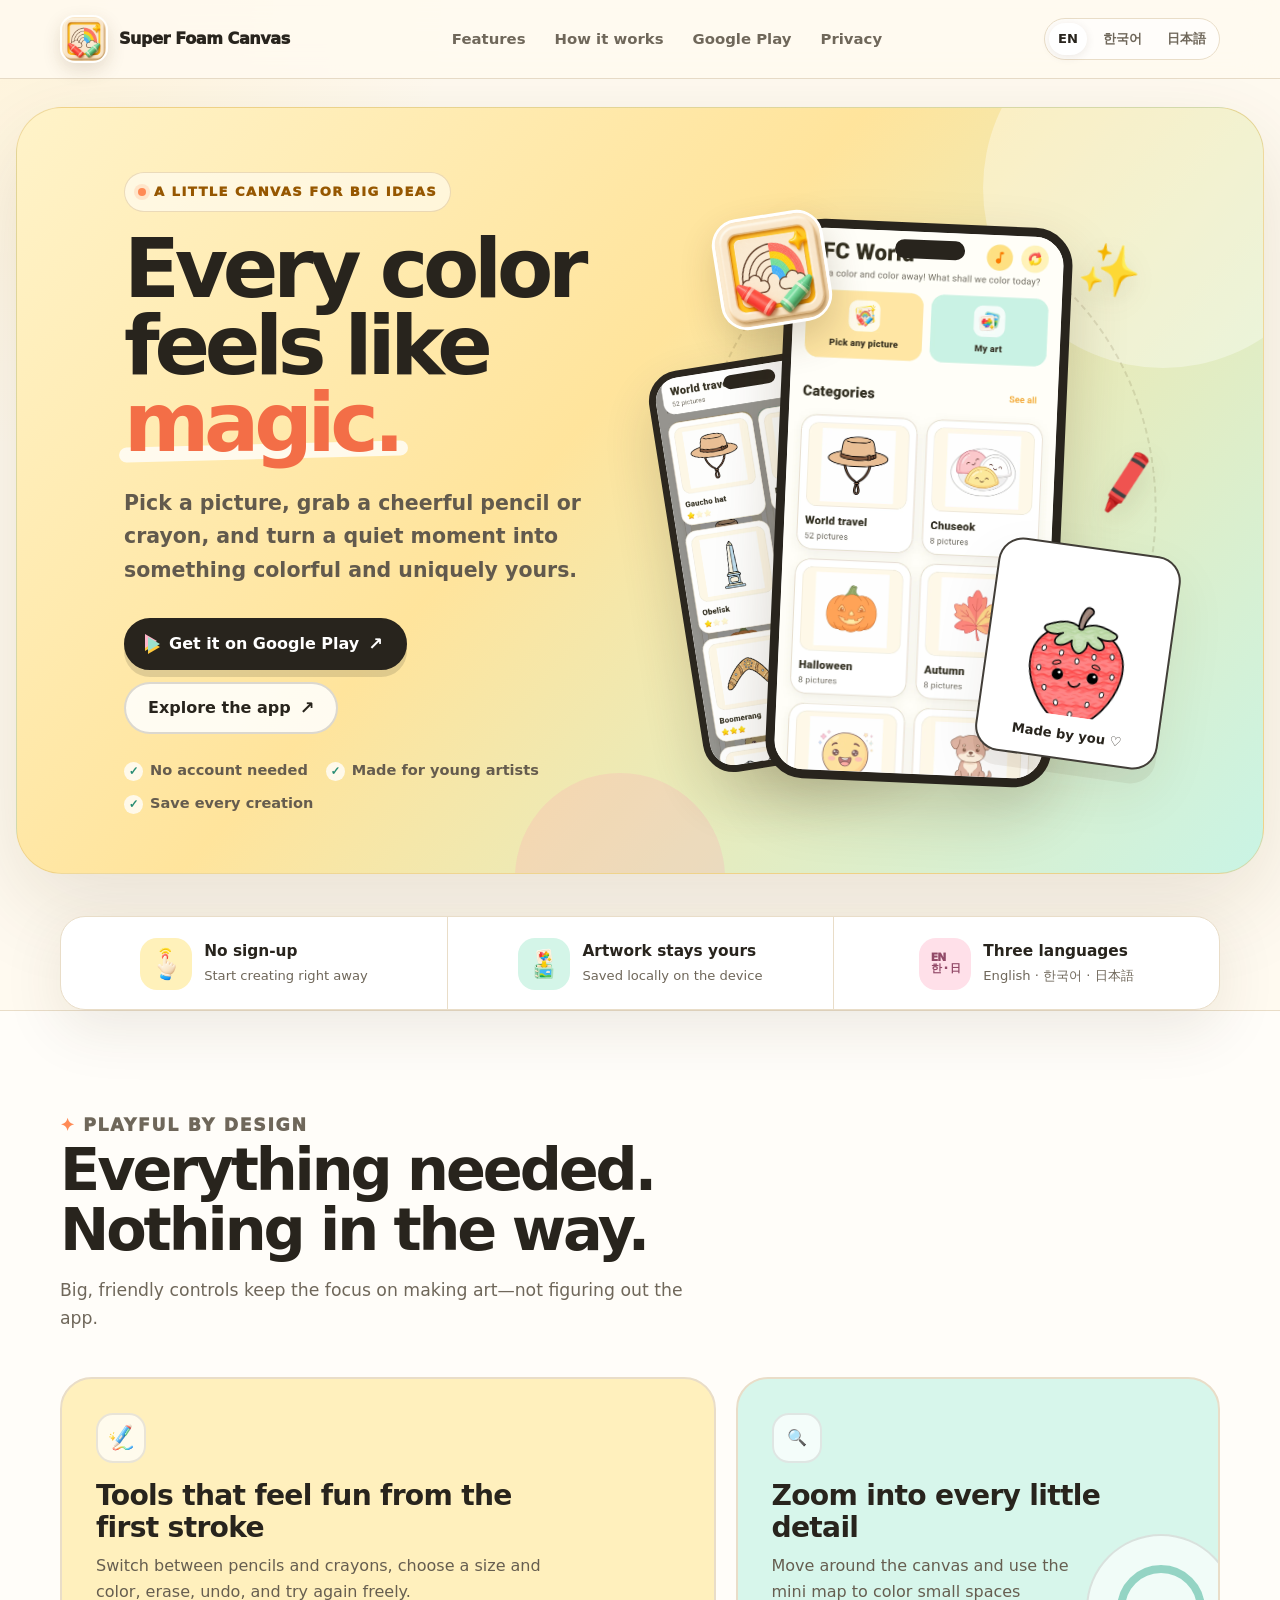
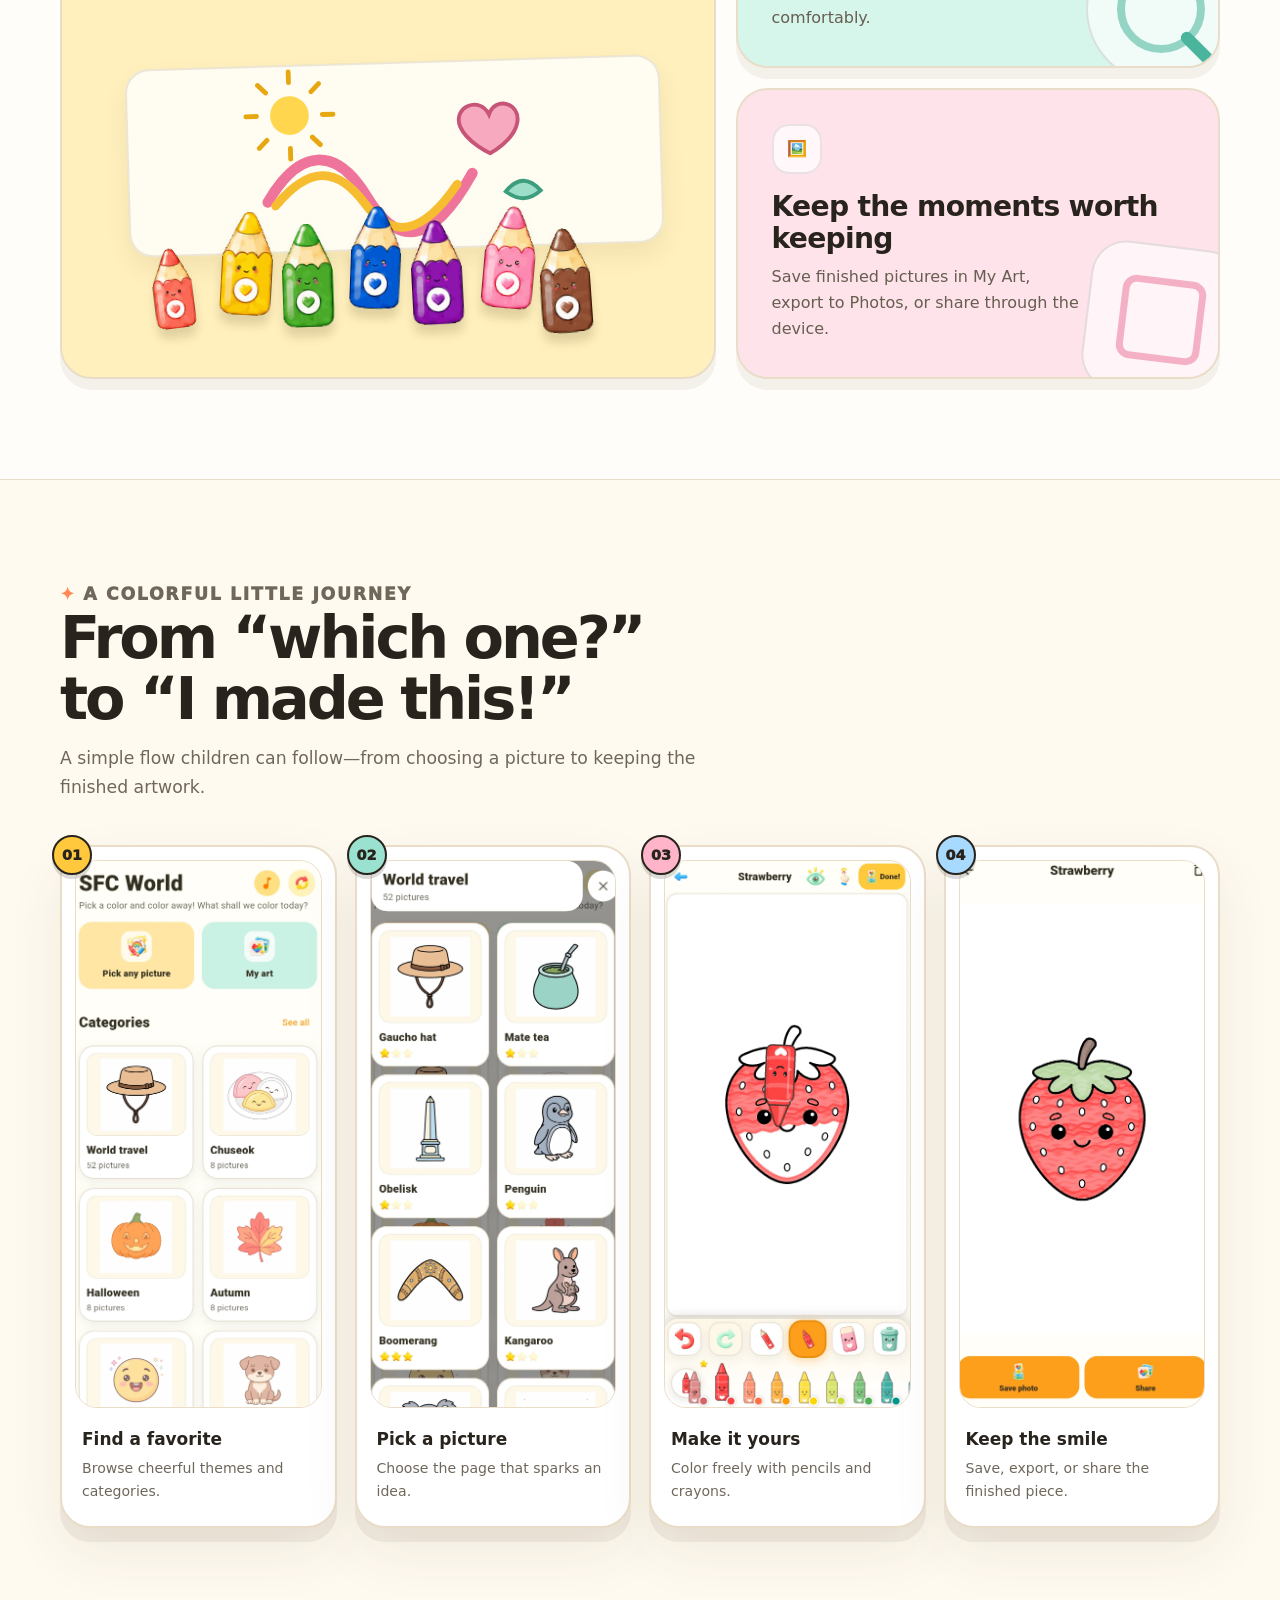
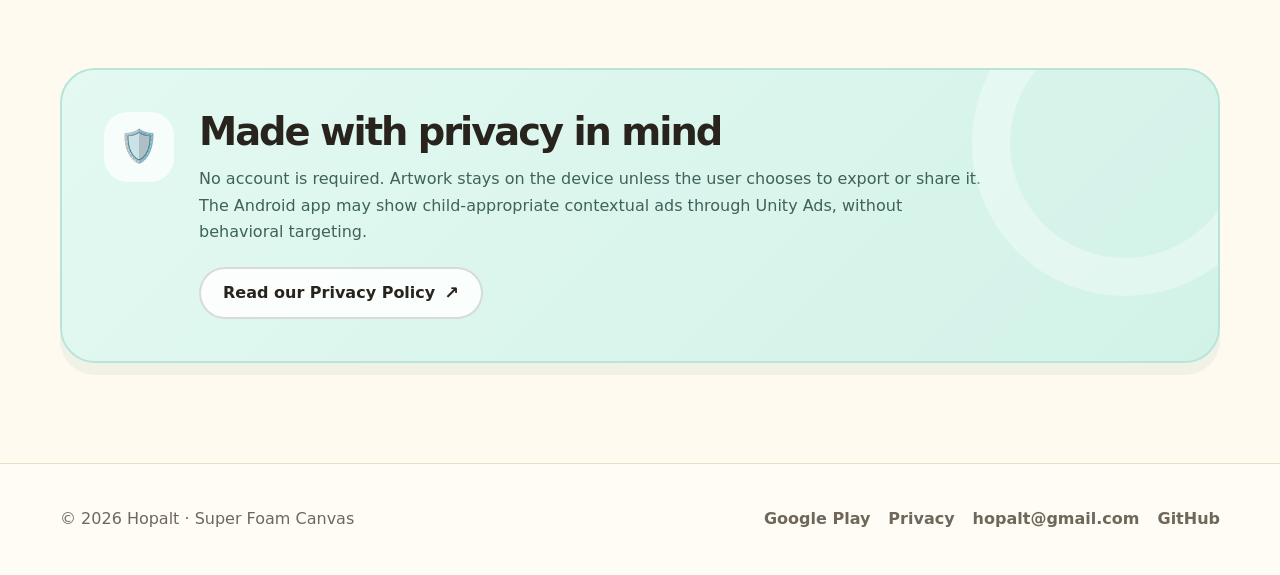
==== commit e0f36410: "새 앱 화면과 다국어 줄바꿈으로 홈페이지를 다듬는다. - 4단계·히어로 이미지를 새 에뮬레이터 캡처로 바꾸고 완성 카드는 art.webp를 쓴다. - 한국어는 단어 단위로 줄바꿈하" ====
--- a/index.html
+++ b/index.html
@@ -37,7 +37,7 @@
         <div class="art-orbit"></div>
         <div class="phone phone-side"><img src="assets/en-02.webp" alt="Coloring page collection"></div>
         <div class="phone phone-main"><img src="assets/en-01.webp" alt="Super Foam Canvas home screen"></div>
-        <div class="completion-card"><img src="assets/en-04.webp" alt="Completed apple artwork"><span>Made by you ♡</span></div>
+        <div class="completion-card"><img src="assets/art.webp" alt="Completed strawberry artwork"><span>Made by you ♡</span></div>
         <div class="floating-icon app"><img src="assets/app-icon.png" alt=""></div>
         <span class="doodle star" aria-hidden="true">✨</span><span class="doodle crayon" aria-hidden="true">🖍️</span>
       </div>
--- a/assets/styles.css
+++ b/assets/styles.css
@@ -15,6 +15,8 @@
 }
 * { box-sizing: border-box; }
 html { scroll-behavior: smooth; scroll-padding-top: 92px; }
+/* Korean wraps between words, never inside one ("순/간"). Japanese has no spaces, so it keeps the default. */
+html:lang(ko) { word-break: keep-all; overflow-wrap: break-word; }
 body {
   margin: 0;
   color: var(--ink);
@@ -92,7 +94,7 @@
 .phone-side { z-index: 1; left: 4px; bottom: 18px; width: 205px; height: 406px; border-width: 7px; border-radius: 31px; transform: rotate(-9deg); opacity: .98; }
 .phone-side::before { width: 52px; height: 14px; top: 6px; }
 .completion-card { position: absolute; z-index: 4; right: -4px; bottom: 20px; width: 184px; padding: 11px; border: 2px solid rgba(40,36,29,.88); border-radius: 25px; background: var(--paper); box-shadow: var(--shadow-card); transform: rotate(8deg); }
-.completion-card img { width: 100%; aspect-ratio: 1 / 1; border-radius: 17px; object-fit: cover; object-position: center 28%; }
+.completion-card img { width: 100%; aspect-ratio: 1 / 1; border-radius: 17px; object-fit: cover; object-position: center; }
 .completion-card span { display: block; padding: 8px 4px 1px; font-size: .82rem; font-weight: 900; text-align: center; }
 .floating-icon { position: absolute; z-index: 6; display: grid; place-items: center; border: 3px solid var(--paper); background: var(--paper); box-shadow: 0 16px 36px rgba(70, 49, 14, .19); }
 .floating-icon.app { left: 9%; top: 7px; width: 112px; height: 112px; border-radius: 27px; transform: rotate(-9deg); }
@@ -132,6 +134,8 @@
 .feature-icon img { width: 34px; height: 34px; object-fit: contain; }
 .feature-card h3 { max-width: 460px; margin: 17px 0 8px; font-size: clamp(1.35rem, 2.2vw, 1.85rem); line-height: 1.15; letter-spacing: -.025em; }
 .feature-card p { max-width: 470px; margin: 0; color: #665e50; }
+/* Keep copy clear of the corner decoration in the small cards. */
+.feature-card:has(.mini-feature-art) p { padding-right: 104px; }
 .tool-scene { position: absolute; left: 22px; right: 22px; bottom: 18px; height: 300px; }
 .tool-paper { position: absolute; inset: 3px 5% auto 7%; height: 188px; overflow: hidden; border: 2px solid rgba(96, 72, 30, .12); border-radius: 24px; background: rgba(255,255,255,.78); box-shadow: 0 12px 24px rgba(95,68,13,.08); transform: rotate(-1.7deg); }
 .tool-doodle { display: block; width: 100%; height: 100%; }
@@ -154,8 +158,8 @@
 .journey { display: grid; grid-template-columns: repeat(4, minmax(0, 1fr)); gap: 18px; align-items: start; }
 .step-card { position: relative; padding: 13px 13px 22px; border: 2px solid var(--line); border-radius: 30px; background: var(--paper); box-shadow: var(--shadow-card); }
 .screen-frame { position: relative; overflow: hidden; aspect-ratio: 9 / 20; border: 1px solid var(--line); border-radius: 22px; background: #fff; }
-.screen-frame img { width: 100%; height: 100%; object-fit: contain; object-position: center; }
-.step-number { position: absolute; z-index: 3; left: 23px; top: 23px; display: grid; place-items: center; width: 40px; height: 40px; border: 2px solid var(--ink); border-radius: 50%; background: var(--yellow); font-size: .9rem; font-weight: 950; box-shadow: 0 4px 0 rgba(40,36,29,.16); }
+.screen-frame img { width: 100%; height: 100%; object-fit: cover; object-position: top center; }
+.step-number { position: absolute; z-index: 3; left: -10px; top: -12px; display: grid; place-items: center; width: 40px; height: 40px; border: 2px solid var(--ink); border-radius: 50%; background: var(--yellow); font-size: .9rem; font-weight: 950; box-shadow: 0 4px 0 rgba(40,36,29,.16); }
 .step-card:nth-child(2) .step-number { background: var(--mint); }
 .step-card:nth-child(3) .step-number { background: var(--pink); }
 .step-card:nth-child(4) .step-number { background: var(--blue); }
@@ -184,6 +188,9 @@
 .meta { color: var(--muted); font-weight: 700; }
 .notice { margin: 30px 0 42px; padding: 24px 26px; border: 1px solid #ecd485; border-left: 6px solid var(--yellow); border-radius: 0 20px 20px 0; background: #fff4c9; box-shadow: 0 10px 28px rgba(80,58,18,.06); }
 
+/* Japanese has no spaces to wrap at: keep each headline line whole and size it to fit. */
+html:lang(ja) h1 .line { white-space: nowrap; }
+html:lang(ja) .hero h1 { font-size: clamp(2.3rem, 5.1vw, 4.2rem); }
 @media (max-width: 980px) {
   .nav-links { display: none; }
   .hero-grid { grid-template-columns: .9fr 1.1fr; gap: 20px; padding-inline: 38px; }
@@ -193,6 +200,7 @@
   .step-card:nth-child(n) { margin-top: 0; transform: none; }
 }
 @media (max-width: 760px) {
+  html:lang(ja) .hero h1 { font-size: clamp(2rem, 9.4vw, 4.2rem); }
   .wrap { width: min(100% - 30px, 1160px); }
   .site-header { position: relative; }
   .nav { min-height: 72px; gap: 10px; }
